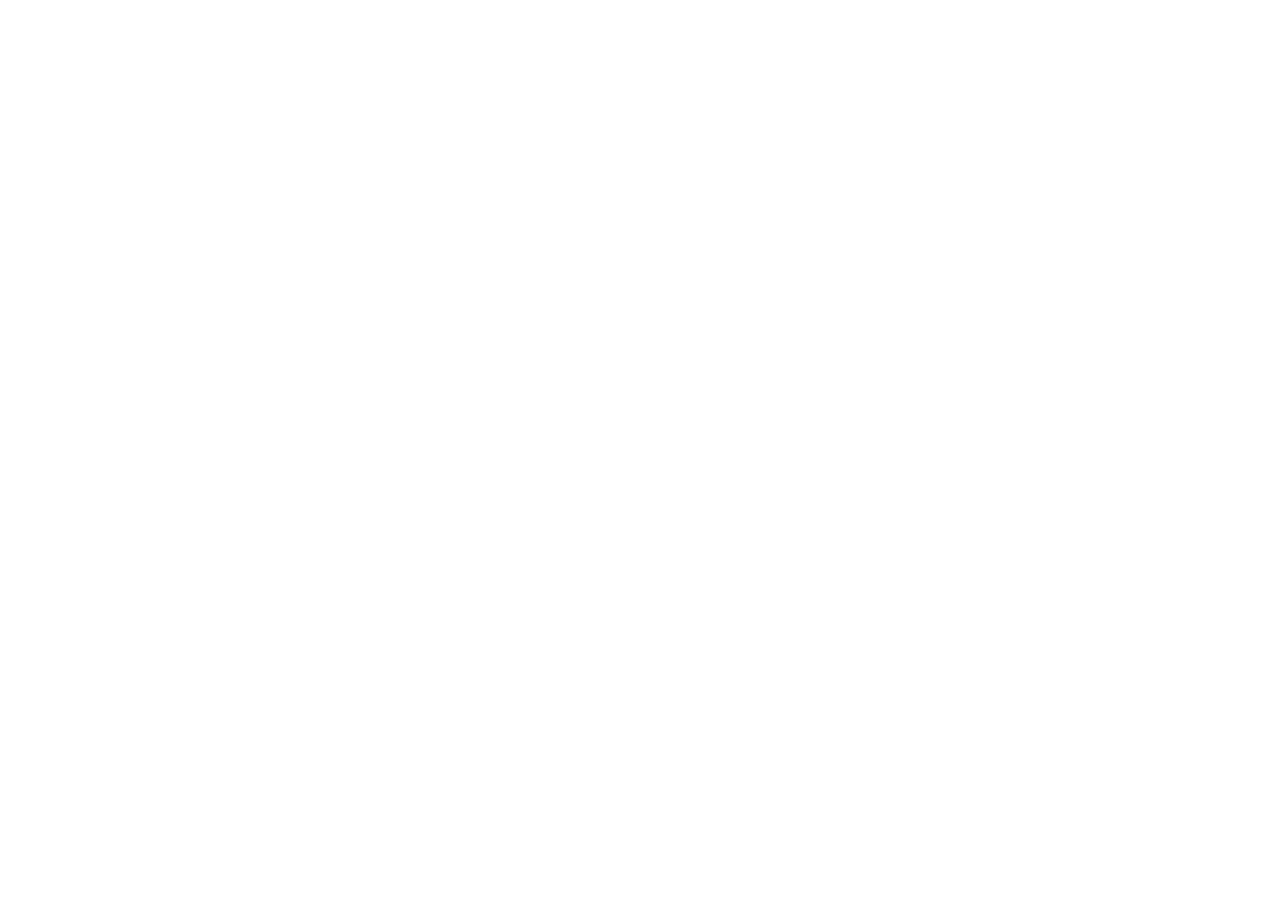
==== index.html @ d91eb9c9 "Add files via upload" ====
<!DOCTYPE html>
<html lang="">
  <head>
    <meta charset="UTF-8">
    <link rel="icon" href="./images/PiR.ico">
    <meta name="viewport" content="width=device-width, initial-scale=1.0">
    <title>Pierre Mouriès</title>
    <script type="module" crossorigin src="./assets/index-DwOJEplE.js"></script>
    <link rel="stylesheet" crossorigin href="./assets/index-OrI1pHGz.css">
  </head>
  <body>
    <div id="app"></div>
  </body>
</html>
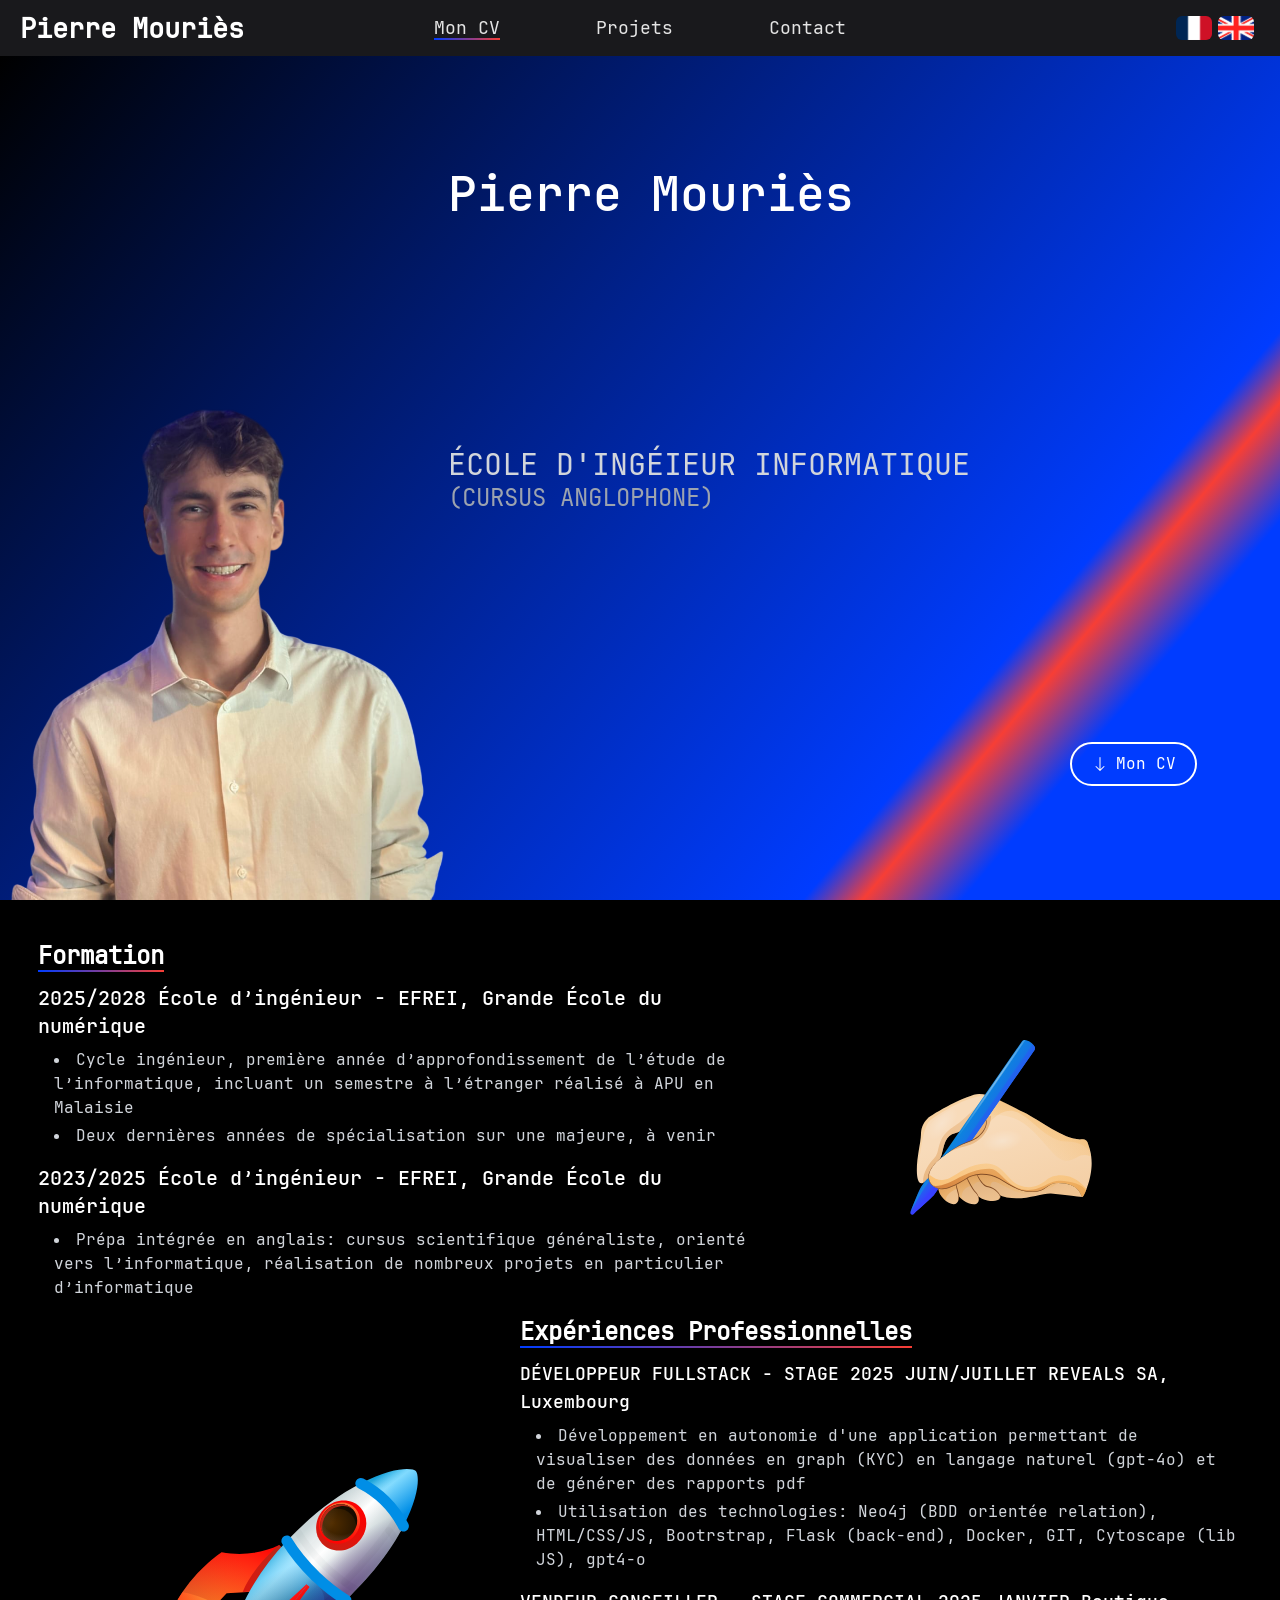
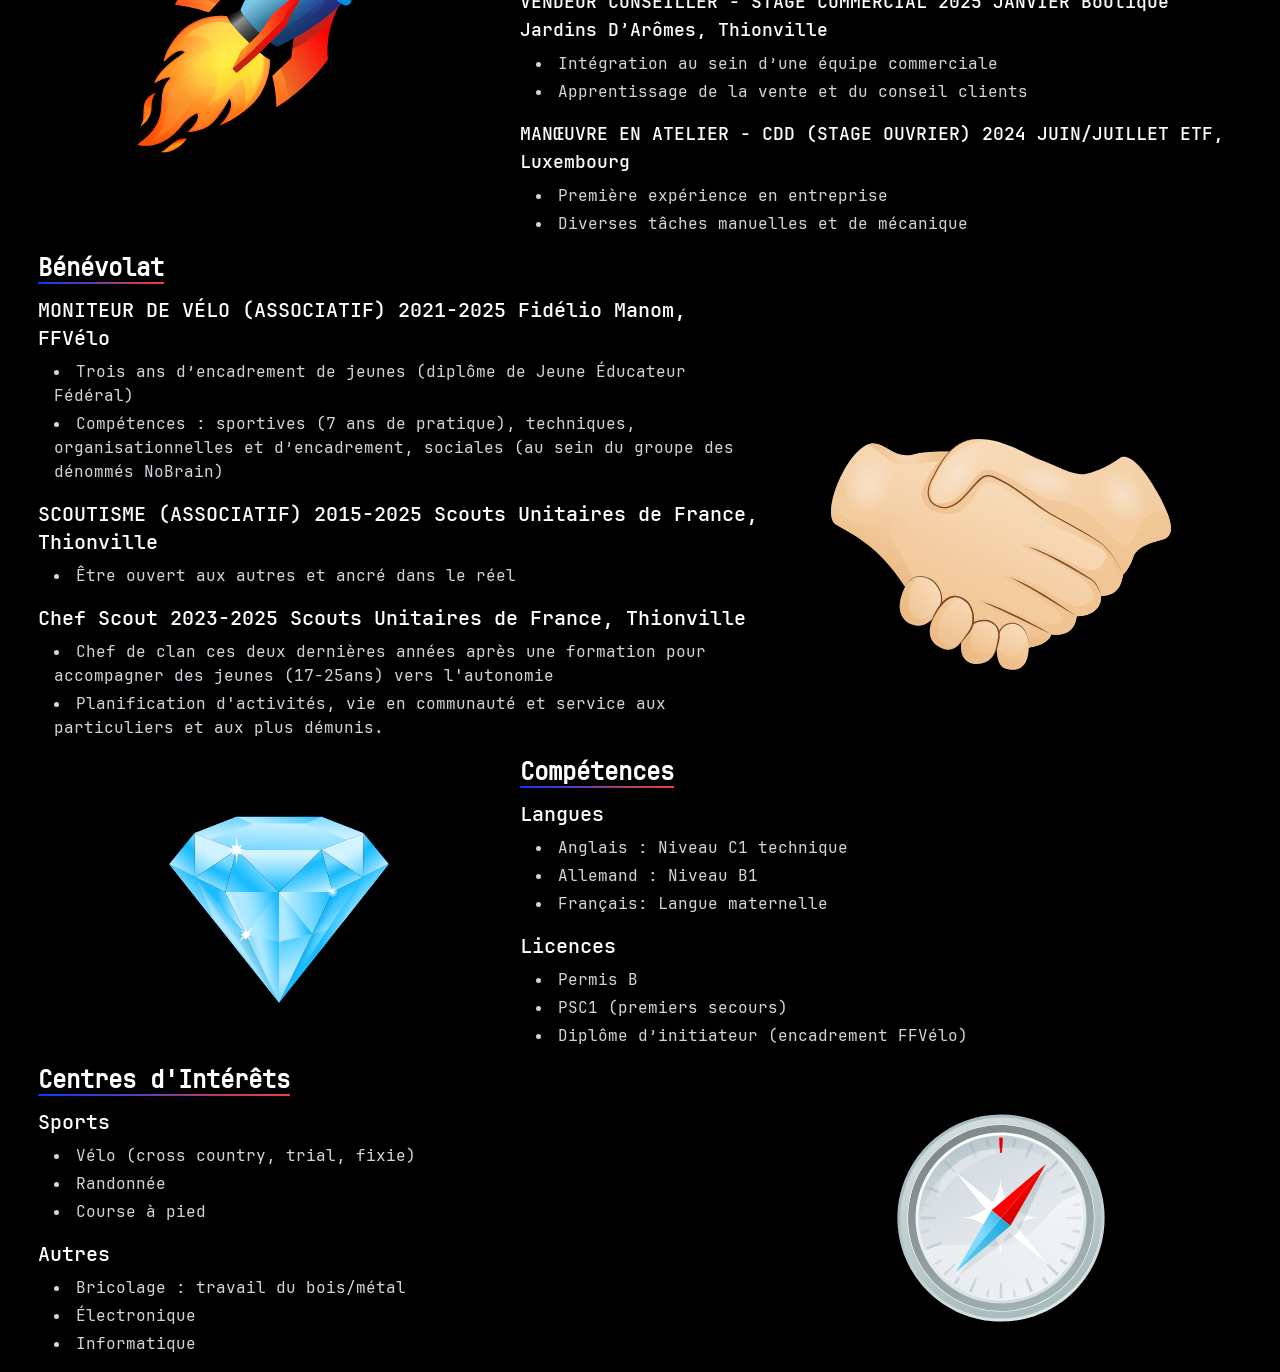
==== commit 901d7399: "build update" ====
--- a/index.html
+++ b/index.html
@@ -5,8 +5,8 @@
     <link rel="icon" href="./images/PiR.ico">
     <meta name="viewport" content="width=device-width, initial-scale=1.0">
     <title>Pierre Mouriès</title>
-    <script type="module" crossorigin src="./assets/index-DwOJEplE.js"></script>
-    <link rel="stylesheet" crossorigin href="./assets/index-OrI1pHGz.css">
+    <script type="module" crossorigin src="./assets/index-C146FZV4.js"></script>
+    <link rel="stylesheet" crossorigin href="./assets/index-CxUbdOUs.css">
   </head>
   <body>
     <div id="app"></div>
--- a/assets/index-CxUbdOUs.css
+++ b/assets/index-CxUbdOUs.css
@@ -0,0 +1 @@
+*,:before,:after,::backdrop{--tw-border-spacing-x:0;--tw-border-spacing-y:0;--tw-translate-x:0;--tw-translate-y:0;--tw-rotate:0;--tw-skew-x:0;--tw-skew-y:0;--tw-scale-x:1;--tw-scale-y:1;--tw-pan-x: ;--tw-pan-y: ;--tw-pinch-zoom: ;--tw-scroll-snap-strictness:proximity;--tw-gradient-from-position: ;--tw-gradient-via-position: ;--tw-gradient-to-position: ;--tw-ordinal: ;--tw-slashed-zero: ;--tw-numeric-figure: ;--tw-numeric-spacing: ;--tw-numeric-fraction: ;--tw-ring-inset: ;--tw-ring-offset-width:0px;--tw-ring-offset-color:#fff;--tw-ring-color:#3b82f680;--tw-ring-offset-shadow:0 0 #0000;--tw-ring-shadow:0 0 #0000;--tw-shadow:0 0 #0000;--tw-shadow-colored:0 0 #0000;--tw-blur: ;--tw-brightness: ;--tw-contrast: ;--tw-grayscale: ;--tw-hue-rotate: ;--tw-invert: ;--tw-saturate: ;--tw-sepia: ;--tw-drop-shadow: ;--tw-backdrop-blur: ;--tw-backdrop-brightness: ;--tw-backdrop-contrast: ;--tw-backdrop-grayscale: ;--tw-backdrop-hue-rotate: ;--tw-backdrop-invert: ;--tw-backdrop-opacity: ;--tw-backdrop-saturate: ;--tw-backdrop-sepia: ;--tw-contain-size: ;--tw-contain-layout: ;--tw-contain-paint: ;--tw-contain-style: }*,:before,:after{box-sizing:border-box;border:0 solid #e5e7eb}:before,:after{--tw-content:""}html,:host{-webkit-text-size-adjust:100%;tab-size:4;font-feature-settings:normal;font-variation-settings:normal;-webkit-tap-highlight-color:transparent;font-family:JetBrainsMono-Regular,sans-serif;line-height:1.5}body{line-height:inherit;margin:0}hr{height:0;color:inherit;border-top-width:1px}abbr:where([title]){-webkit-text-decoration:underline dotted;text-decoration:underline dotted}h1,h2,h3,h4,h5,h6{font-size:inherit;font-weight:inherit}a{color:inherit;-webkit-text-decoration:inherit;text-decoration:inherit}b,strong{font-weight:bolder}code,kbd,samp,pre{font-feature-settings:normal;font-variation-settings:normal;font-family:JetBrainsMono-Regular,monospace;font-size:1em}small{font-size:80%}sub,sup{vertical-align:baseline;font-size:75%;line-height:0;position:relative}sub{bottom:-.25em}sup{top:-.5em}table{text-indent:0;border-color:inherit;border-collapse:collapse}button,input,optgroup,select,textarea{font-feature-settings:inherit;font-variation-settings:inherit;font-family:inherit;font-size:100%;font-weight:inherit;line-height:inherit;letter-spacing:inherit;color:inherit;margin:0;padding:0}button,select{text-transform:none}button,input:where([type=button]),input:where([type=reset]),input:where([type=submit]){-webkit-appearance:button;background-color:#0000;background-image:none}:-moz-focusring{outline:auto}:-moz-ui-invalid{box-shadow:none}progress{vertical-align:baseline}::-webkit-inner-spin-button{height:auto}::-webkit-outer-spin-button{height:auto}[type=search]{-webkit-appearance:textfield;outline-offset:-2px}::-webkit-search-decoration{-webkit-appearance:none}::-webkit-file-upload-button{-webkit-appearance:button;font:inherit}summary{display:list-item}blockquote,dl,dd,h1,h2,h3,h4,h5,h6,hr,figure,p,pre{margin:0}fieldset{margin:0;padding:0}legend{padding:0}ol,ul,menu{margin:0;padding:0;list-style:none}dialog{padding:0}textarea{resize:vertical}input::-moz-placeholder{opacity:1;color:#9ca3af}textarea::-moz-placeholder{opacity:1;color:#9ca3af}input::placeholder,textarea::placeholder{opacity:1;color:#9ca3af}button,[role=button]{cursor:pointer}:disabled{cursor:default}img,svg,video,canvas,audio,iframe,embed,object{vertical-align:middle;display:block}img,video{max-width:100%;height:auto}[hidden]:where(:not([hidden=until-found])){display:none}body{--tw-bg-opacity:1;background-color:rgb(0 0 0/var(--tw-bg-opacity,1));--tw-text-opacity:1;color:rgb(255 255 255/var(--tw-text-opacity,1));font-family:JetBrainsMono-Regular,sans-serif}.visible{visibility:visible}.fixed{position:fixed}.absolute{position:absolute}.relative{position:relative}.sticky{position:sticky}.inset-0{inset:0}.bottom-0\.5{bottom:.125rem}.bottom-6{bottom:1.5rem}.left-0{left:0}.right-0{right:0}.right-4{right:1rem}.top-0{top:0}.top-4{top:1rem}.z-10{z-index:10}.z-20{z-index:20}.z-50{z-index:50}.m-0{margin:0}.mx-4{margin-left:1rem;margin-right:1rem}.mx-auto{margin-left:auto;margin-right:auto}.my-8{margin-top:2rem;margin-bottom:2rem}.mb-16{margin-bottom:4rem}.mb-3{margin-bottom:.75rem}.mb-4{margin-bottom:1rem}.mb-6{margin-bottom:1.5rem}.mb-8{margin-bottom:2rem}.mb-9{margin-bottom:2.25rem}.ml-8{margin-left:2rem}.mr-1\.5{margin-right:.375rem}.mr-\[10\%\]{margin-right:10%}.mt-1{margin-top:.25rem}.mt-10{margin-top:2.5rem}.mt-2{margin-top:.5rem}.mt-4{margin-top:1rem}.box-border{box-sizing:border-box}.block{display:block}.flex{display:flex}.grid{display:grid}.hidden{display:none}.h-14{height:3.5rem}.h-16{height:4rem}.h-5{height:1.25rem}.h-6{height:1.5rem}.h-\[2px\]{height:2px}.h-\[350px\]{height:350px}.h-auto{height:auto}.h-full{height:100%}.max-h-\[300px\]{max-height:300px}.max-h-\[42vh\]{max-height:42vh}.max-h-\[90vh\]{max-height:90vh}.min-h-0{min-height:0}.min-h-\[160px\]{min-height:160px}.min-h-\[calc\(100vh-6rem\)\]{min-height:calc(100vh - 6rem)}.min-h-full{min-height:100%}.min-h-screen{min-height:100vh}.w-1\/3{width:33.3333%}.w-16{width:4rem}.w-8{width:2rem}.w-9{width:2.25rem}.w-\[35\%\]{width:35%}.w-\[60\%\]{width:60%}.w-\[65\%\]{width:65%}.w-\[clamp\(60px\,12\%\,120px\)\]{width:clamp(60px,12%,120px)}.w-fit{width:fit-content}.w-full{width:100%}.max-w-2xl{max-width:42rem}.max-w-\[1000px\]{max-width:1000px}.max-w-\[500px\]{max-width:500px}.max-w-\[720px\]{max-width:720px}.max-w-\[min\(900px\,calc\(100\%-2rem\)\)\]{max-width:min(900px,100% - 2rem)}.flex-1{flex:1}.transform{transform:translate(var(--tw-translate-x), var(--tw-translate-y)) rotate(var(--tw-rotate)) skewX(var(--tw-skew-x)) skewY(var(--tw-skew-y)) scaleX(var(--tw-scale-x)) scaleY(var(--tw-scale-y))}.cursor-pointer{cursor:pointer}.resize-y{resize:vertical}.list-inside{list-style-position:inside}.list-disc{list-style-type:disc}.grid-cols-1{grid-template-columns:repeat(1,minmax(0,1fr))}.flex-row{flex-direction:row}.flex-row-reverse{flex-direction:row-reverse}.flex-col{flex-direction:column}.flex-wrap{flex-wrap:wrap}.items-center{align-items:center}.justify-end{justify-content:flex-end}.justify-center{justify-content:center}.justify-between{justify-content:space-between}.justify-around{justify-content:space-around}.gap-1{gap:.25rem}.gap-2{gap:.5rem}.gap-2\.5{gap:.625rem}.gap-4{gap:1rem}.gap-8{gap:2rem}.space-y-1>:not([hidden])~:not([hidden]){--tw-space-y-reverse:0;margin-top:calc(.25rem * calc(1 - var(--tw-space-y-reverse)));margin-bottom:calc(.25rem * var(--tw-space-y-reverse))}.self-end{align-self:flex-end}.overflow-auto{overflow:auto}.overflow-hidden{overflow:hidden}.rounded{border-radius:.25rem}.rounded-3xl{border-radius:1.5rem}.rounded-\[60px\]{border-radius:60px}.rounded-full{border-radius:9999px}.rounded-lg{border-radius:.5rem}.rounded-md{border-radius:.375rem}.rounded-xl{border-radius:.75rem}.rounded-bl-lg{border-bottom-left-radius:.5rem}.rounded-tr-lg{border-top-right-radius:.5rem}.border{border-width:1px}.border-0{border-width:0}.border-2{border-width:2px}.border-t{border-top-width:1px}.border-none{border-style:none}.border-gray-600{--tw-border-opacity:1;border-color:rgb(75 85 99/var(--tw-border-opacity,1))}.border-transparent{border-color:#0000}.border-white{--tw-border-opacity:1;border-color:rgb(255 255 255/var(--tw-border-opacity,1))}.border-white\/20{border-color:#fff3}.bg-\[\#19191c\]{--tw-bg-opacity:1;background-color:rgb(25 25 28/var(--tw-bg-opacity,1))}.bg-\[\#2d2d44\]{--tw-bg-opacity:1;background-color:rgb(45 45 68/var(--tw-bg-opacity,1))}.bg-\[oklch\(0\.1_0_264\)\]{background-color:oklch(10% 0 264)}.bg-\[oklch\(0\.2_0_264\)\]{background-color:oklch(20% 0 264)}.bg-\[oklch\(0\.3_0_264\)\]{background-color:oklch(30% 0 264)}.bg-black{--tw-bg-opacity:1;background-color:rgb(0 0 0/var(--tw-bg-opacity,1))}.bg-black\/20{background-color:#0003}.bg-black\/30{background-color:#0000004d}.bg-transparent{background-color:#0000}.bg-white{--tw-bg-opacity:1;background-color:rgb(255 255 255/var(--tw-bg-opacity,1))}.bg-\[url\(\'\/images\/Flag_of_France\.webp\'\)\]{background-image:url(../images/Flag_of_France.webp)}.bg-\[url\(\'\/images\/illustration-uk-flag_53876-18166\.jpg\'\)\]{background-image:url(../images/illustration-uk-flag_53876-18166.jpg)}.bg-\[url\(\/images\/Flag_of_France\.webp\)\]{background-image:url(../images/Flag_of_France.webp)}.bg-\[url\(\/images\/illustration-uk-flag_53876-18166\.jpg\)\]{background-image:url(../images/illustration-uk-flag_53876-18166.jpg)}.bg-gradient-to-r{background-image:linear-gradient(to right, var(--tw-gradient-stops))}.from-\[var\(--primary-color\)\]{--tw-gradient-from:var(--primary-color) var(--tw-gradient-from-position);--tw-gradient-to:#fff0 var(--tw-gradient-to-position);--tw-gradient-stops:var(--tw-gradient-from), var(--tw-gradient-to)}.to-\[var\(--secondary-color\)\]{--tw-gradient-to:var(--secondary-color) var(--tw-gradient-to-position)}.bg-cover{background-size:cover}.bg-center{background-position:50%}.bg-no-repeat{background-repeat:no-repeat}.object-contain{-o-object-fit:contain;object-fit:contain}.p-0{padding:0}.p-0\.5{padding:.125rem}.p-1{padding:.25rem}.p-2{padding:.5rem}.p-4{padding:1rem}.p-8{padding:2rem}.p-\[3\%_6\%\]{padding:3% 6%}.px-1{padding-left:.25rem;padding-right:.25rem}.px-1\.5{padding-left:.375rem;padding-right:.375rem}.px-2{padding-left:.5rem;padding-right:.5rem}.px-3{padding-left:.75rem;padding-right:.75rem}.px-4{padding-left:1rem;padding-right:1rem}.px-8{padding-left:2rem;padding-right:2rem}.px-\[1\.2rem\]{padding-left:1.2rem;padding-right:1.2rem}.px-\[3\%\]{padding-left:3%;padding-right:3%}.py-1{padding-top:.25rem;padding-bottom:.25rem}.py-2{padding-top:.5rem;padding-bottom:.5rem}.py-3{padding-top:.75rem;padding-bottom:.75rem}.py-4{padding-top:1rem;padding-bottom:1rem}.py-8{padding-top:2rem;padding-bottom:2rem}.py-\[0\.5rem\]{padding-top:.5rem;padding-bottom:.5rem}.pb-3{padding-bottom:.75rem}.pl-4{padding-left:1rem}.pr-4{padding-right:1rem}.pr-9{padding-right:2.25rem}.pt-2{padding-top:.5rem}.pt-3{padding-top:.75rem}.text-center{text-align:center}.font-semiBold{font-family:JetBrainsMono-SemiBold,sans-serif}.text-2xl{font-size:1.5rem;line-height:2rem}.text-3xl{font-size:1.875rem;line-height:2.25rem}.text-4xl{font-size:2.25rem;line-height:2.5rem}.text-5xl{font-size:3rem;line-height:1}.text-base{font-size:1rem;line-height:1.5rem}.text-lg{font-size:1.125rem;line-height:1.75rem}.text-sm{font-size:.875rem;line-height:1.25rem}.text-xl{font-size:1.25rem;line-height:1.75rem}.text-xs{font-size:.75rem;line-height:1rem}.font-bold{font-weight:700}.font-medium{font-weight:500}.text-\[\#e4e4e4\]{--tw-text-opacity:1;color:rgb(228 228 228/var(--tw-text-opacity,1))}.text-gray-300{--tw-text-opacity:1;color:rgb(209 213 219/var(--tw-text-opacity,1))}.text-gray-400{--tw-text-opacity:1;color:rgb(156 163 175/var(--tw-text-opacity,1))}.text-white{--tw-text-opacity:1;color:rgb(255 255 255/var(--tw-text-opacity,1))}.underline{text-decoration-line:underline}.placeholder-gray-400::placeholder{--tw-placeholder-opacity:1;color:rgb(156 163 175/var(--tw-placeholder-opacity,1))}.shadow-lg{--tw-shadow:0 10px 15px -3px #0000001a, 0 4px 6px -4px #0000001a;--tw-shadow-colored:0 10px 15px -3px var(--tw-shadow-color), 0 4px 6px -4px var(--tw-shadow-color);box-shadow:var(--tw-ring-offset-shadow,0 0 #0000), var(--tw-ring-shadow,0 0 #0000), var(--tw-shadow)}.shadow-black\/30{--tw-shadow-color:#0000004d;--tw-shadow:var(--tw-shadow-colored)}.blur{--tw-blur:blur(8px);filter:var(--tw-blur) var(--tw-brightness) var(--tw-contrast) var(--tw-grayscale) var(--tw-hue-rotate) var(--tw-invert) var(--tw-saturate) var(--tw-sepia) var(--tw-drop-shadow)}.backdrop-blur-sm{--tw-backdrop-blur:blur(4px);-webkit-backdrop-filter:var(--tw-backdrop-blur) var(--tw-backdrop-brightness) var(--tw-backdrop-contrast) var(--tw-backdrop-grayscale) var(--tw-backdrop-hue-rotate) var(--tw-backdrop-invert) var(--tw-backdrop-opacity) var(--tw-backdrop-saturate) var(--tw-backdrop-sepia);backdrop-filter:var(--tw-backdrop-blur) var(--tw-backdrop-brightness) var(--tw-backdrop-contrast) var(--tw-backdrop-grayscale) var(--tw-backdrop-hue-rotate) var(--tw-backdrop-invert) var(--tw-backdrop-opacity) var(--tw-backdrop-saturate) var(--tw-backdrop-sepia)}.backdrop-filter{-webkit-backdrop-filter:var(--tw-backdrop-blur) var(--tw-backdrop-brightness) var(--tw-backdrop-contrast) var(--tw-backdrop-grayscale) var(--tw-backdrop-hue-rotate) var(--tw-backdrop-invert) var(--tw-backdrop-opacity) var(--tw-backdrop-saturate) var(--tw-backdrop-sepia);backdrop-filter:var(--tw-backdrop-blur) var(--tw-backdrop-brightness) var(--tw-backdrop-contrast) var(--tw-backdrop-grayscale) var(--tw-backdrop-hue-rotate) var(--tw-backdrop-invert) var(--tw-backdrop-opacity) var(--tw-backdrop-saturate) var(--tw-backdrop-sepia)}.transition{transition-property:color,background-color,border-color,text-decoration-color,fill,stroke,opacity,box-shadow,transform,filter,-webkit-backdrop-filter,backdrop-filter;transition-duration:.15s;transition-timing-function:cubic-bezier(.4,0,.2,1)}.transition-all{transition-property:all;transition-duration:.15s;transition-timing-function:cubic-bezier(.4,0,.2,1)}.duration-150{transition-duration:.15s}.duration-200{transition-duration:.2s}.font-semiBold{font-family:JetBrainsMono-SemiBold,sans-serif;font-weight:600}@font-face{font-family:JetBrainsMono-Regular;src:url(../fonts/JetBrainsMono-Regular.woff2)format("woff2")}@font-face{font-family:JetBrainsMono-SemiBold;src:url(../fonts/JetBrainsMono-SemiBold.woff2)format("woff2")}.hover\:translate-y-\[1px\]:hover{--tw-translate-y:1px;transform:translate(var(--tw-translate-x), var(--tw-translate-y)) rotate(var(--tw-rotate)) skewX(var(--tw-skew-x)) skewY(var(--tw-skew-y)) scaleX(var(--tw-scale-x)) scaleY(var(--tw-scale-y))}.hover\:bg-white:hover{--tw-bg-opacity:1;background-color:rgb(255 255 255/var(--tw-bg-opacity,1))}.hover\:bg-gradient-to-r:hover{background-image:linear-gradient(to right, var(--tw-gradient-stops))}.hover\:from-\[\#12b0d6\]:hover{--tw-gradient-from:#12b0d6 var(--tw-gradient-from-position);--tw-gradient-to:#12b0d600 var(--tw-gradient-to-position);--tw-gradient-stops:var(--tw-gradient-from), var(--tw-gradient-to)}.hover\:from-purple-600:hover{--tw-gradient-from:#9333ea var(--tw-gradient-from-position);--tw-gradient-to:#9333ea00 var(--tw-gradient-to-position);--tw-gradient-stops:var(--tw-gradient-from), var(--tw-gradient-to)}.hover\:to-\[\#f9fd53\]:hover{--tw-gradient-to:#f9fd53 var(--tw-gradient-to-position)}.hover\:to-purple-800:hover{--tw-gradient-to:#6b21a8 var(--tw-gradient-to-position)}.hover\:font-semiBold:hover{font-family:JetBrainsMono-SemiBold,sans-serif}.hover\:text-black:hover{--tw-text-opacity:1;color:rgb(0 0 0/var(--tw-text-opacity,1))}.hover\:text-gray-300:hover{--tw-text-opacity:1;color:rgb(209 213 219/var(--tw-text-opacity,1))}.hover\:text-white:hover{--tw-text-opacity:1;color:rgb(255 255 255/var(--tw-text-opacity,1))}.hover\:shadow-inner:hover{--tw-shadow:inset 0 2px 4px 0 #0000000d;--tw-shadow-colored:inset 0 2px 4px 0 var(--tw-shadow-color);box-shadow:var(--tw-ring-offset-shadow,0 0 #0000), var(--tw-ring-shadow,0 0 #0000), var(--tw-shadow)}.hover\:shadow-black\/20:hover{--tw-shadow-color:#0003;--tw-shadow:var(--tw-shadow-colored)}.hover\:font-semiBold:hover{font-family:JetBrainsMono-SemiBold,sans-serif;font-weight:600}.focus\:border-\[\#9900f2\]:focus{--tw-border-opacity:1;border-color:rgb(153 0 242/var(--tw-border-opacity,1))}.focus\:outline-none:focus{outline-offset:2px;outline:2px solid #0000}@media (width>=640px){.sm\:w-auto{width:auto}}@media (width>=768px){.md\:col-span-2{grid-column:span 2/span 2}.md\:my-16{margin-top:4rem;margin-bottom:4rem}.md\:flex{display:flex}.md\:hidden{display:none}.md\:w-\[20\%\]{width:20%}.md\:justify-end{justify-content:flex-end}.md\:px-0{padding-left:0;padding-right:0}.md\:pl-5{padding-left:1.25rem}.md\:pr-5{padding-right:1.25rem}.md\:text-\[27px\]{font-size:27px}.md\:text-lg{font-size:1.125rem;line-height:1.75rem}}@media (width>=1024px){.lg\:gap-24{gap:6rem}}main[data-v-b11f085e]{min-height:calc(100vh - 6rem)}.button-style[data-v-7a49d5a5]{color:#fff;cursor:pointer;text-align:center;background-color:#0000;background-clip:padding-box;border:2px solid #fff;margin:0;transition:all .2s}.button-style[data-v-7a49d5a5]:hover{background:linear-gradient(120deg, var(--primary-color), var(--secondary-color));color:#fff;border:0;margin-left:2px}[data-v-1a6e5aab]:root{--primary-color:#003cff;--secondary-color:#f73e35}.gradient-underline[data-v-1a6e5aab]{width:fit-content;position:relative}.gradient-underline[data-v-1a6e5aab]:after{content:"";background:linear-gradient(to right, var(--primary-color), var(--secondary-color));width:100%;height:2px;position:absolute;bottom:0;left:0}h2[data-v-1a6e5aab]{width:fit-content}.technology[data-v-07fc144c]{color:#fff;border-radius:.3rem;padding:0 2px;line-height:1.5}.cypher[data-v-07fc144c]{color:#23260d;background-color:#d0d98c}.docker[data-v-07fc144c]{color:#1b0d26;background-color:#b88cd9}.python[data-v-07fc144c]{color:#0d2621;background-color:#8cd9c8}.js[data-v-07fc144c]{color:#24260d;background-color:#d2d98c}.html[data-v-07fc144c]{color:#26130d;background-color:#d99e8c}.css[data-v-07fc144c]{color:#0d1426;background-color:#8ca3d9}.sql[data-v-07fc144c]{color:#0d260e;background-color:#8cd991}.c[data-v-07fc144c]{color:#26150d;background-color:#d9a68c}.looping[data-v-07fc144c]{color:#200d26;background-color:#c68cd9}.jinja2[data-v-07fc144c]{color:#0d1e26;background-color:#8cbfd9}.shadow-l[data-v-07fc144c]{box-shadow:inset 0 1px 2px #ffffff70,0 4px 6px #00000030,0 6px 10px #00000015}.button[data-v-07fc144c]:hover{background:linear-gradient(120deg, var(--primary-color), var(--secondary-color));color:#fff;border:0;margin-left:2px}.modal[data-v-07fc144c]{-webkit-backdrop-filter:blur(8px);backdrop-filter:blur(8px)}@media (width<=600px){.title-techno-container[data-v-07fc144c]{flex-direction:column;gap:0}.title-techno-container h1[data-v-07fc144c]{align-self:flex-start}.technologies-container[data-v-07fc144c]{width:100%}}@media (width<=768px){.modal-overlay[data-v-07fc144c]{padding:1rem}.image-container .left-switch[data-v-07fc144c],.image-container .right-switch[data-v-07fc144c]{z-index:2;-webkit-backdrop-filter:blur(2px);backdrop-filter:blur(2px);background:#00000059;border:1px solid #fff3;padding:.4rem .6rem;line-height:1;position:absolute;top:50%;transform:translateY(-50%)}.image-container .left-switch[data-v-07fc144c]{left:.5rem}.image-container .right-switch[data-v-07fc144c]{right:.5rem}.showed-image[data-v-07fc144c]{max-height:30vh;display:block}.image-gallery img[data-v-07fc144c]{width:clamp(48px,18%,96px)}}.gradient-underline[data-v-92f74cbf]{width:fit-content;position:relative}.gradient-underline[data-v-92f74cbf]:after{content:"";background:linear-gradient(to right, var(--primary-color), var(--secondary-color));width:100%;height:2px;position:absolute;bottom:-4px;left:0}.box[data-v-92f74cbf]{transition:box-shadow .15s,transform .15s}.box[data-v-92f74cbf]:hover{color:var(--v2090ed59);transform:translateY(1px);box-shadow:inset 0 8px 16px #00000040,inset 0 -2px #ffffff20}@media (width>=640px){.form-grid[data-v-92f74cbf]{grid-template-columns:repeat(2,1fr)}.input-object[data-v-92f74cbf]{grid-column:span 2}}@media (width>=1024px){.form-grid[data-v-92f74cbf]{grid-template-columns:repeat(3,1fr)}.input-object[data-v-92f74cbf]{grid-column:span 3}}
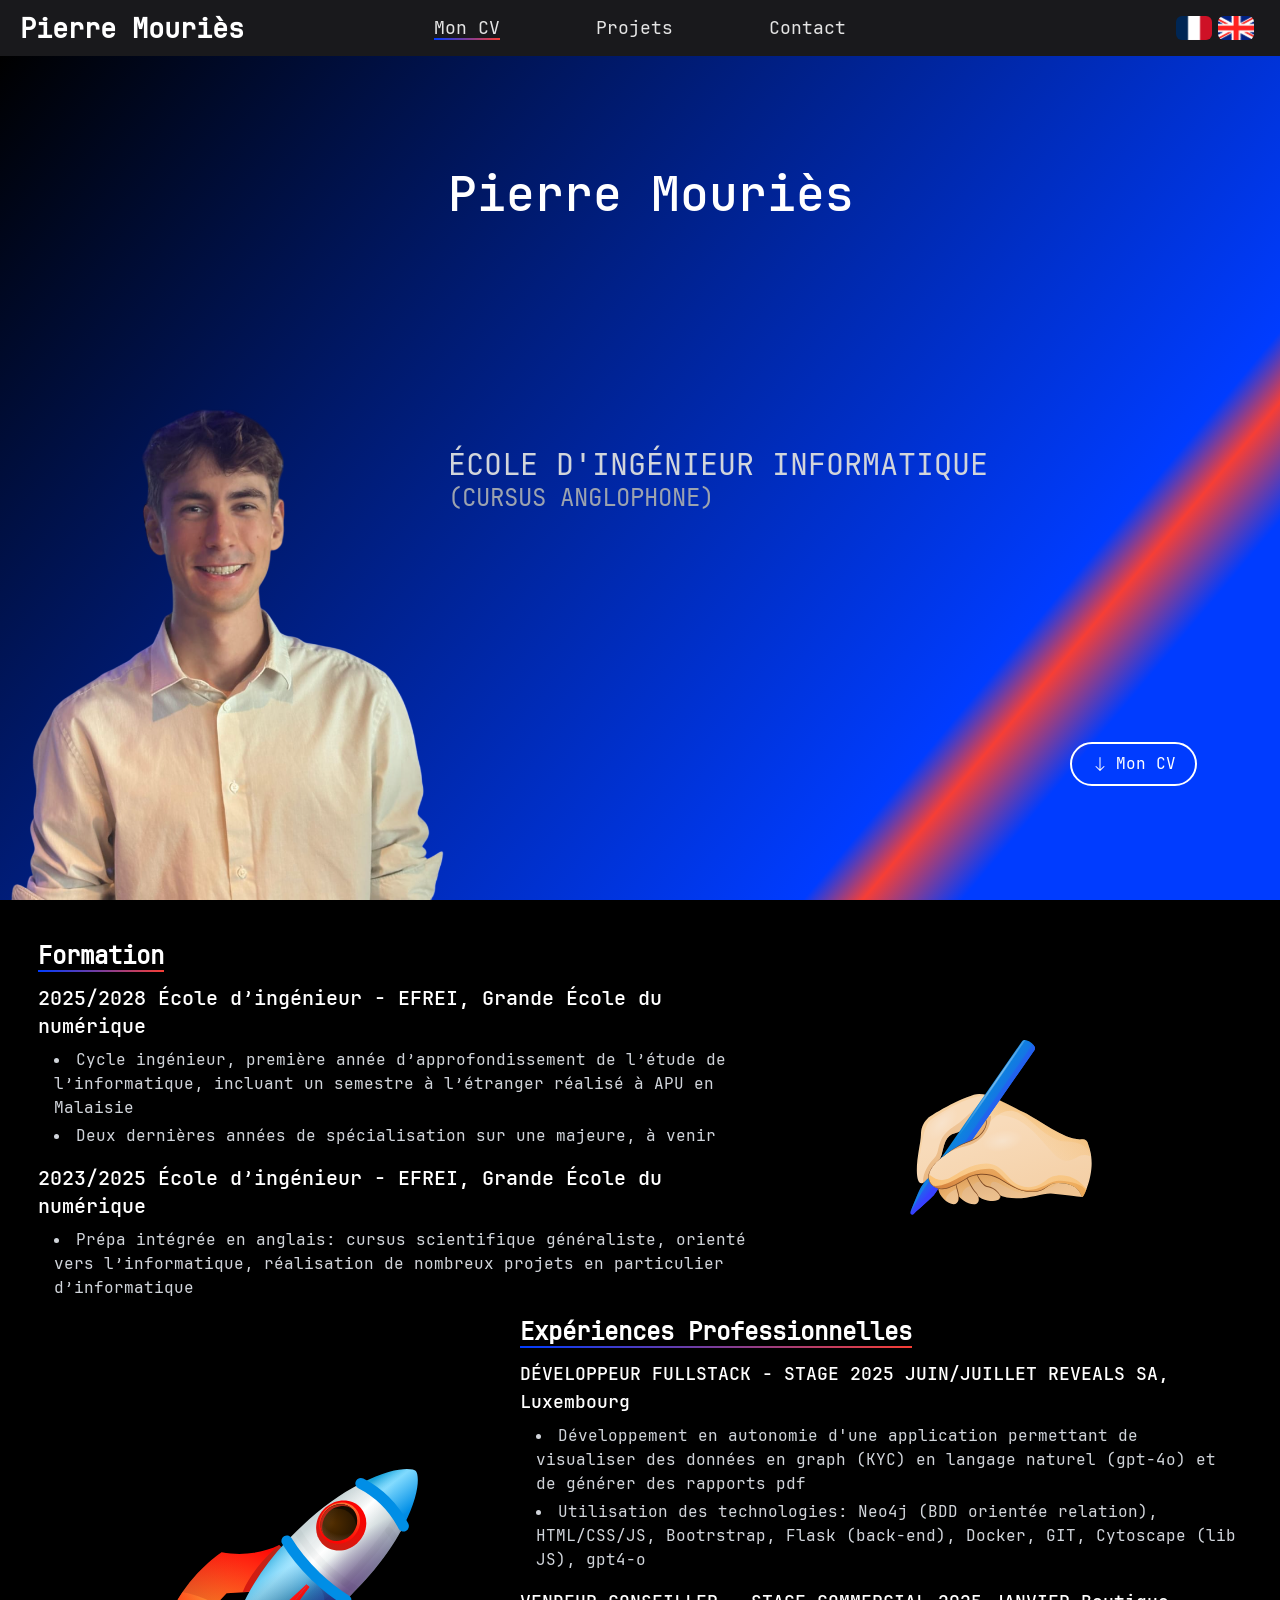
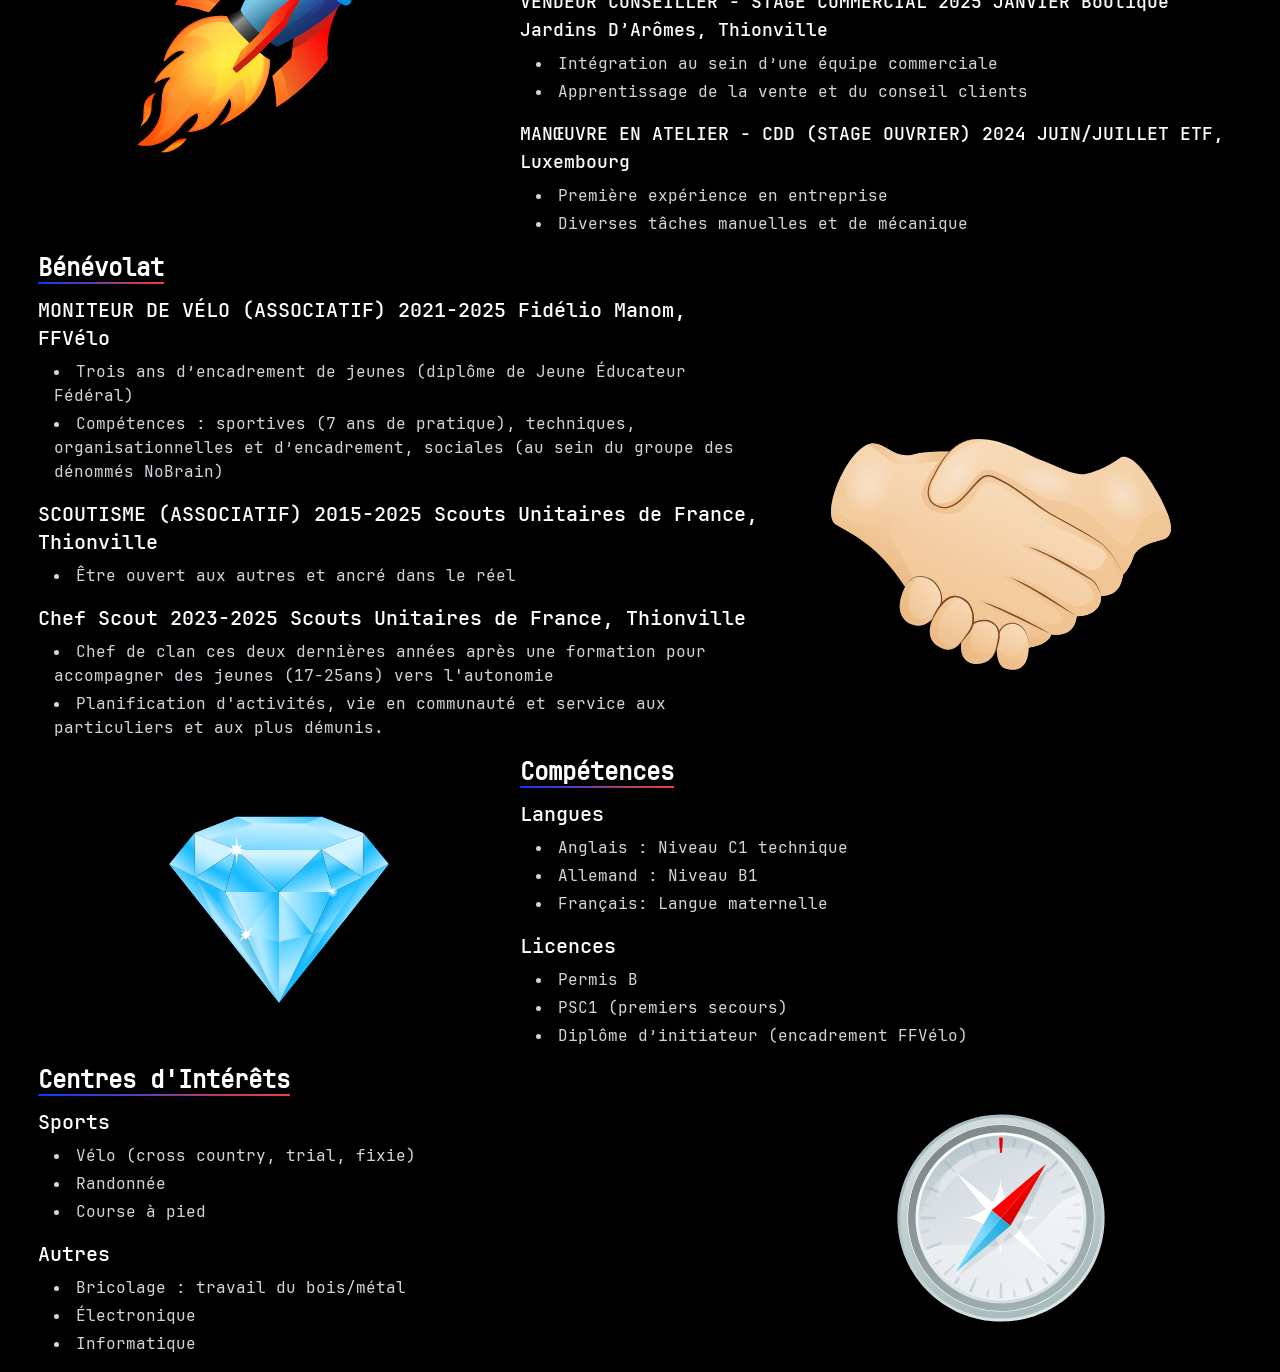
==== commit 49a0fb1c: "build update, change in text, fixes, operating emails" ====
--- a/index.html
+++ b/index.html
@@ -5,8 +5,8 @@
     <link rel="icon" href="./images/PiR.ico">
     <meta name="viewport" content="width=device-width, initial-scale=1.0">
     <title>Pierre Mouriès</title>
-    <script type="module" crossorigin src="./assets/index-C146FZV4.js"></script>
-    <link rel="stylesheet" crossorigin href="./assets/index-CxUbdOUs.css">
+    <script type="module" crossorigin src="./assets/index-CsGaqYWl.js"></script>
+    <link rel="stylesheet" crossorigin href="./assets/index-lr9xcWWJ.css">
   </head>
   <body>
     <div id="app"></div>
--- a/assets/index-lr9xcWWJ.css
+++ b/assets/index-lr9xcWWJ.css
@@ -0,0 +1 @@
+*,:before,:after,::backdrop{--tw-border-spacing-x:0;--tw-border-spacing-y:0;--tw-translate-x:0;--tw-translate-y:0;--tw-rotate:0;--tw-skew-x:0;--tw-skew-y:0;--tw-scale-x:1;--tw-scale-y:1;--tw-pan-x: ;--tw-pan-y: ;--tw-pinch-zoom: ;--tw-scroll-snap-strictness:proximity;--tw-gradient-from-position: ;--tw-gradient-via-position: ;--tw-gradient-to-position: ;--tw-ordinal: ;--tw-slashed-zero: ;--tw-numeric-figure: ;--tw-numeric-spacing: ;--tw-numeric-fraction: ;--tw-ring-inset: ;--tw-ring-offset-width:0px;--tw-ring-offset-color:#fff;--tw-ring-color:#3b82f680;--tw-ring-offset-shadow:0 0 #0000;--tw-ring-shadow:0 0 #0000;--tw-shadow:0 0 #0000;--tw-shadow-colored:0 0 #0000;--tw-blur: ;--tw-brightness: ;--tw-contrast: ;--tw-grayscale: ;--tw-hue-rotate: ;--tw-invert: ;--tw-saturate: ;--tw-sepia: ;--tw-drop-shadow: ;--tw-backdrop-blur: ;--tw-backdrop-brightness: ;--tw-backdrop-contrast: ;--tw-backdrop-grayscale: ;--tw-backdrop-hue-rotate: ;--tw-backdrop-invert: ;--tw-backdrop-opacity: ;--tw-backdrop-saturate: ;--tw-backdrop-sepia: ;--tw-contain-size: ;--tw-contain-layout: ;--tw-contain-paint: ;--tw-contain-style: }*,:before,:after{box-sizing:border-box;border:0 solid #e5e7eb}:before,:after{--tw-content:""}html,:host{-webkit-text-size-adjust:100%;tab-size:4;font-feature-settings:normal;font-variation-settings:normal;-webkit-tap-highlight-color:transparent;font-family:JetBrainsMono-Regular,sans-serif;line-height:1.5}body{line-height:inherit;margin:0}hr{height:0;color:inherit;border-top-width:1px}abbr:where([title]){-webkit-text-decoration:underline dotted;text-decoration:underline dotted}h1,h2,h3,h4,h5,h6{font-size:inherit;font-weight:inherit}a{color:inherit;-webkit-text-decoration:inherit;text-decoration:inherit}b,strong{font-weight:bolder}code,kbd,samp,pre{font-feature-settings:normal;font-variation-settings:normal;font-family:JetBrainsMono-Regular,monospace;font-size:1em}small{font-size:80%}sub,sup{vertical-align:baseline;font-size:75%;line-height:0;position:relative}sub{bottom:-.25em}sup{top:-.5em}table{text-indent:0;border-color:inherit;border-collapse:collapse}button,input,optgroup,select,textarea{font-feature-settings:inherit;font-variation-settings:inherit;font-family:inherit;font-size:100%;font-weight:inherit;line-height:inherit;letter-spacing:inherit;color:inherit;margin:0;padding:0}button,select{text-transform:none}button,input:where([type=button]),input:where([type=reset]),input:where([type=submit]){-webkit-appearance:button;background-color:#0000;background-image:none}:-moz-focusring{outline:auto}:-moz-ui-invalid{box-shadow:none}progress{vertical-align:baseline}::-webkit-inner-spin-button{height:auto}::-webkit-outer-spin-button{height:auto}[type=search]{-webkit-appearance:textfield;outline-offset:-2px}::-webkit-search-decoration{-webkit-appearance:none}::-webkit-file-upload-button{-webkit-appearance:button;font:inherit}summary{display:list-item}blockquote,dl,dd,h1,h2,h3,h4,h5,h6,hr,figure,p,pre{margin:0}fieldset{margin:0;padding:0}legend{padding:0}ol,ul,menu{margin:0;padding:0;list-style:none}dialog{padding:0}textarea{resize:vertical}input::-moz-placeholder{opacity:1;color:#9ca3af}textarea::-moz-placeholder{opacity:1;color:#9ca3af}input::placeholder,textarea::placeholder{opacity:1;color:#9ca3af}button,[role=button]{cursor:pointer}:disabled{cursor:default}img,svg,video,canvas,audio,iframe,embed,object{vertical-align:middle;display:block}img,video{max-width:100%;height:auto}[hidden]:where(:not([hidden=until-found])){display:none}body{--tw-bg-opacity:1;background-color:rgb(0 0 0/var(--tw-bg-opacity,1));--tw-text-opacity:1;color:rgb(255 255 255/var(--tw-text-opacity,1));font-family:JetBrainsMono-Regular,sans-serif}.visible{visibility:visible}.fixed{position:fixed}.absolute{position:absolute}.relative{position:relative}.sticky{position:sticky}.inset-0{inset:0}.bottom-0\.5{bottom:.125rem}.bottom-10{bottom:2.5rem}.bottom-6{bottom:1.5rem}.left-0{left:0}.right-0{right:0}.right-10{right:2.5rem}.right-4{right:1rem}.top-0{top:0}.top-4{top:1rem}.z-10{z-index:10}.z-20{z-index:20}.z-50{z-index:50}.m-0{margin:0}.mx-4{margin-left:1rem;margin-right:1rem}.mx-auto{margin-left:auto;margin-right:auto}.my-4{margin-top:1rem;margin-bottom:1rem}.mb-0{margin-bottom:0}.mb-16{margin-bottom:4rem}.mb-2{margin-bottom:.5rem}.mb-3{margin-bottom:.75rem}.mb-4{margin-bottom:1rem}.mb-6{margin-bottom:1.5rem}.mb-8{margin-bottom:2rem}.mb-9{margin-bottom:2.25rem}.ml-8{margin-left:2rem}.mr-1\.5{margin-right:.375rem}.mr-\[10\%\]{margin-right:10%}.mt-1{margin-top:.25rem}.mt-10{margin-top:2.5rem}.mt-2{margin-top:.5rem}.mt-4{margin-top:1rem}.box-border{box-sizing:border-box}.block{display:block}.flex{display:flex}.grid{display:grid}.hidden{display:none}.h-14{height:3.5rem}.h-16{height:4rem}.h-5{height:1.25rem}.h-6{height:1.5rem}.h-\[2px\]{height:2px}.h-\[350px\]{height:350px}.h-auto{height:auto}.h-full{height:100%}.max-h-\[300px\]{max-height:300px}.max-h-\[42vh\]{max-height:42vh}.max-h-\[90vh\]{max-height:90vh}.min-h-0{min-height:0}.min-h-\[160px\]{min-height:160px}.min-h-\[433px\]{min-height:433px}.min-h-\[calc\(100vh-6rem\)\]{min-height:calc(100vh - 6rem)}.min-h-full{min-height:100%}.min-h-screen{min-height:100vh}.w-1\/3{width:33.3333%}.w-16{width:4rem}.w-8{width:2rem}.w-9{width:2.25rem}.w-\[35\%\]{width:35%}.w-\[60\%\]{width:60%}.w-\[65\%\]{width:65%}.w-\[clamp\(60px\,12\%\,120px\)\]{width:clamp(60px,12%,120px)}.w-fit{width:fit-content}.w-full{width:100%}.max-w-2xl{max-width:42rem}.max-w-\[1000px\]{max-width:1000px}.max-w-\[500px\]{max-width:500px}.max-w-\[720px\]{max-width:720px}.max-w-\[800px\]{max-width:800px}.max-w-\[min\(900px\,calc\(100\%-2rem\)\)\]{max-width:min(900px,100% - 2rem)}.flex-1{flex:1}.transform{transform:translate(var(--tw-translate-x), var(--tw-translate-y)) rotate(var(--tw-rotate)) skewX(var(--tw-skew-x)) skewY(var(--tw-skew-y)) scaleX(var(--tw-scale-x)) scaleY(var(--tw-scale-y))}.cursor-pointer{cursor:pointer}.resize-y{resize:vertical}.list-inside{list-style-position:inside}.list-disc{list-style-type:disc}.grid-cols-1{grid-template-columns:repeat(1,minmax(0,1fr))}.flex-row{flex-direction:row}.flex-row-reverse{flex-direction:row-reverse}.flex-col{flex-direction:column}.flex-wrap{flex-wrap:wrap}.items-center{align-items:center}.justify-end{justify-content:flex-end}.justify-center{justify-content:center}.justify-between{justify-content:space-between}.justify-around{justify-content:space-around}.gap-2{gap:.5rem}.gap-2\.5{gap:.625rem}.gap-4{gap:1rem}.gap-8{gap:2rem}.space-y-1>:not([hidden])~:not([hidden]){--tw-space-y-reverse:0;margin-top:calc(.25rem * calc(1 - var(--tw-space-y-reverse)));margin-bottom:calc(.25rem * var(--tw-space-y-reverse))}.self-end{align-self:flex-end}.overflow-auto{overflow:auto}.overflow-hidden{overflow:hidden}.text-nowrap{text-wrap:nowrap}.rounded{border-radius:.25rem}.rounded-3xl{border-radius:1.5rem}.rounded-\[60px\]{border-radius:60px}.rounded-full{border-radius:9999px}.rounded-lg{border-radius:.5rem}.rounded-md{border-radius:.375rem}.rounded-xl{border-radius:.75rem}.rounded-bl-lg{border-bottom-left-radius:.5rem}.rounded-tr-lg{border-top-right-radius:.5rem}.border{border-width:1px}.border-0{border-width:0}.border-2,.border-\[2px\]{border-width:2px}.border-t{border-top-width:1px}.border-none{border-style:none}.\!border-white\/20{border-color:#fff3!important}.border-gray-600{--tw-border-opacity:1;border-color:rgb(75 85 99/var(--tw-border-opacity,1))}.border-transparent{border-color:#0000}.border-white{--tw-border-opacity:1;border-color:rgb(255 255 255/var(--tw-border-opacity,1))}.border-white\/20{border-color:#fff3}.bg-\[\#19191c\]{--tw-bg-opacity:1;background-color:rgb(25 25 28/var(--tw-bg-opacity,1))}.bg-\[\#2d2d44\]{--tw-bg-opacity:1;background-color:rgb(45 45 68/var(--tw-bg-opacity,1))}.bg-\[oklch\(0\.1_0_264\)\]{background-color:oklch(10% 0 264)}.bg-\[oklch\(0\.2_0_264\)\]{background-color:oklch(20% 0 264)}.bg-\[oklch\(0\.3_0_264\)\]{background-color:oklch(30% 0 264)}.bg-black{--tw-bg-opacity:1;background-color:rgb(0 0 0/var(--tw-bg-opacity,1))}.bg-black\/20{background-color:#0003}.bg-black\/30{background-color:#0000004d}.bg-transparent{background-color:#0000}.bg-white{--tw-bg-opacity:1;background-color:rgb(255 255 255/var(--tw-bg-opacity,1))}.bg-\[url\(\'\/images\/Flag_of_France\.webp\'\)\]{background-image:url(../images/Flag_of_France.webp)}.bg-\[url\(\'\/images\/illustration-uk-flag_53876-18166\.jpg\'\)\]{background-image:url(../images/illustration-uk-flag_53876-18166.jpg)}.bg-\[url\(\/images\/Flag_of_France\.webp\)\]{background-image:url(../images/Flag_of_France.webp)}.bg-\[url\(\/images\/illustration-uk-flag_53876-18166\.jpg\)\]{background-image:url(../images/illustration-uk-flag_53876-18166.jpg)}.bg-gradient-to-r{background-image:linear-gradient(to right, var(--tw-gradient-stops))}.from-\[var\(--primary-color\)\]{--tw-gradient-from:var(--primary-color) var(--tw-gradient-from-position);--tw-gradient-to:#fff0 var(--tw-gradient-to-position);--tw-gradient-stops:var(--tw-gradient-from), var(--tw-gradient-to)}.to-\[\#430de3\]{--tw-gradient-to:#430de3 var(--tw-gradient-to-position)}.bg-cover{background-size:cover}.bg-clip-padding{background-clip:padding-box}.bg-center{background-position:50%}.bg-no-repeat{background-repeat:no-repeat}.object-contain{-o-object-fit:contain;object-fit:contain}.\!p-2{padding:.5rem!important}.p-0{padding:0}.p-0\.5{padding:.125rem}.p-1{padding:.25rem}.p-2{padding:.5rem}.p-4{padding:1rem}.p-8{padding:2rem}.p-\[3\%_6\%\]{padding:3% 6%}.px-1{padding-left:.25rem;padding-right:.25rem}.px-1\.5{padding-left:.375rem;padding-right:.375rem}.px-2{padding-left:.5rem;padding-right:.5rem}.px-3{padding-left:.75rem;padding-right:.75rem}.px-4{padding-left:1rem;padding-right:1rem}.px-8{padding-left:2rem;padding-right:2rem}.px-\[1\.2rem\]{padding-left:1.2rem;padding-right:1.2rem}.px-\[3\%\]{padding-left:3%;padding-right:3%}.py-1{padding-top:.25rem;padding-bottom:.25rem}.py-2{padding-top:.5rem;padding-bottom:.5rem}.py-3{padding-top:.75rem;padding-bottom:.75rem}.py-4{padding-top:1rem;padding-bottom:1rem}.py-\[0\.5rem\]{padding-top:.5rem;padding-bottom:.5rem}.pb-2{padding-bottom:.5rem}.pb-3{padding-bottom:.75rem}.pl-4{padding-left:1rem}.pl-5{padding-left:1.25rem}.pr-4{padding-right:1rem}.pt-1{padding-top:.25rem}.pt-2{padding-top:.5rem}.pt-3{padding-top:.75rem}.pt-4{padding-top:1rem}.text-center{text-align:center}.text-justify{text-align:justify}.font-semiBold{font-family:JetBrainsMono-SemiBold,sans-serif}.text-2xl{font-size:1.5rem;line-height:2rem}.text-3xl{font-size:1.875rem;line-height:2.25rem}.text-4xl{font-size:2.25rem;line-height:2.5rem}.text-5xl{font-size:3rem;line-height:1}.text-base{font-size:1rem;line-height:1.5rem}.text-lg{font-size:1.125rem;line-height:1.75rem}.text-sm{font-size:.875rem;line-height:1.25rem}.text-xl{font-size:1.25rem;line-height:1.75rem}.text-xs{font-size:.75rem;line-height:1rem}.font-bold{font-weight:700}.font-medium{font-weight:500}.text-\[\#e4e4e4\]{--tw-text-opacity:1;color:rgb(228 228 228/var(--tw-text-opacity,1))}.text-gray-300{--tw-text-opacity:1;color:rgb(209 213 219/var(--tw-text-opacity,1))}.text-gray-400{--tw-text-opacity:1;color:rgb(156 163 175/var(--tw-text-opacity,1))}.text-white{--tw-text-opacity:1;color:rgb(255 255 255/var(--tw-text-opacity,1))}.underline{text-decoration-line:underline}.placeholder-gray-400::placeholder{--tw-placeholder-opacity:1;color:rgb(156 163 175/var(--tw-placeholder-opacity,1))}.blur{--tw-blur:blur(8px);filter:var(--tw-blur) var(--tw-brightness) var(--tw-contrast) var(--tw-grayscale) var(--tw-hue-rotate) var(--tw-invert) var(--tw-saturate) var(--tw-sepia) var(--tw-drop-shadow)}.backdrop-blur-sm{--tw-backdrop-blur:blur(4px);-webkit-backdrop-filter:var(--tw-backdrop-blur) var(--tw-backdrop-brightness) var(--tw-backdrop-contrast) var(--tw-backdrop-grayscale) var(--tw-backdrop-hue-rotate) var(--tw-backdrop-invert) var(--tw-backdrop-opacity) var(--tw-backdrop-saturate) var(--tw-backdrop-sepia);backdrop-filter:var(--tw-backdrop-blur) var(--tw-backdrop-brightness) var(--tw-backdrop-contrast) var(--tw-backdrop-grayscale) var(--tw-backdrop-hue-rotate) var(--tw-backdrop-invert) var(--tw-backdrop-opacity) var(--tw-backdrop-saturate) var(--tw-backdrop-sepia)}.backdrop-filter{-webkit-backdrop-filter:var(--tw-backdrop-blur) var(--tw-backdrop-brightness) var(--tw-backdrop-contrast) var(--tw-backdrop-grayscale) var(--tw-backdrop-hue-rotate) var(--tw-backdrop-invert) var(--tw-backdrop-opacity) var(--tw-backdrop-saturate) var(--tw-backdrop-sepia);backdrop-filter:var(--tw-backdrop-blur) var(--tw-backdrop-brightness) var(--tw-backdrop-contrast) var(--tw-backdrop-grayscale) var(--tw-backdrop-hue-rotate) var(--tw-backdrop-invert) var(--tw-backdrop-opacity) var(--tw-backdrop-saturate) var(--tw-backdrop-sepia)}.transition{transition-property:color,background-color,border-color,text-decoration-color,fill,stroke,opacity,box-shadow,transform,filter,-webkit-backdrop-filter,backdrop-filter;transition-duration:.15s;transition-timing-function:cubic-bezier(.4,0,.2,1)}.transition-all{transition-property:all;transition-duration:.15s;transition-timing-function:cubic-bezier(.4,0,.2,1)}.duration-150{transition-duration:.15s}.font-semiBold{font-family:JetBrainsMono-SemiBold,sans-serif;font-weight:600}@font-face{font-family:JetBrainsMono-Regular;src:url(../fonts/JetBrainsMono-Regular.woff2)format("woff2")}@font-face{font-family:JetBrainsMono-SemiBold;src:url(../fonts/JetBrainsMono-SemiBold.woff2)format("woff2")}.hover\:translate-y-\[1px\]:hover{--tw-translate-y:1px;transform:translate(var(--tw-translate-x), var(--tw-translate-y)) rotate(var(--tw-rotate)) skewX(var(--tw-skew-x)) skewY(var(--tw-skew-y)) scaleX(var(--tw-scale-x)) scaleY(var(--tw-scale-y))}.hover\:\!border-transparent:hover{border-color:#0000!important}.hover\:border-transparent:hover{border-color:#0000}.hover\:bg-white:hover{--tw-bg-opacity:1;background-color:rgb(255 255 255/var(--tw-bg-opacity,1))}.hover\:bg-gradient-to-r:hover{background-image:linear-gradient(to right, var(--tw-gradient-stops))}.hover\:from-\[\#12b0d6\]:hover{--tw-gradient-from:#12b0d6 var(--tw-gradient-from-position);--tw-gradient-to:#12b0d600 var(--tw-gradient-to-position);--tw-gradient-stops:var(--tw-gradient-from), var(--tw-gradient-to)}.hover\:to-\[\#f9fd53\]:hover{--tw-gradient-to:#f9fd53 var(--tw-gradient-to-position)}.hover\:\!bg-clip-padding:hover{background-clip:padding-box!important}.hover\:font-semiBold:hover{font-family:JetBrainsMono-SemiBold,sans-serif}.hover\:text-black:hover{--tw-text-opacity:1;color:rgb(0 0 0/var(--tw-text-opacity,1))}.hover\:text-gray-300:hover{--tw-text-opacity:1;color:rgb(209 213 219/var(--tw-text-opacity,1))}.hover\:text-white:hover{--tw-text-opacity:1;color:rgb(255 255 255/var(--tw-text-opacity,1))}.hover\:shadow-inner:hover{--tw-shadow:inset 0 2px 4px 0 #0000000d;--tw-shadow-colored:inset 0 2px 4px 0 var(--tw-shadow-color);box-shadow:var(--tw-ring-offset-shadow,0 0 #0000), var(--tw-ring-shadow,0 0 #0000), var(--tw-shadow)}.hover\:shadow-black\/20:hover{--tw-shadow-color:#0003;--tw-shadow:var(--tw-shadow-colored)}.hover\:font-semiBold:hover{font-family:JetBrainsMono-SemiBold,sans-serif;font-weight:600}.focus\:border-\[\#9900f2\]:focus{--tw-border-opacity:1;border-color:rgb(153 0 242/var(--tw-border-opacity,1))}.focus\:outline-none:focus{outline-offset:2px;outline:2px solid #0000}@media (width>=640px){.sm\:w-auto{width:auto}}@media (width>=768px){.md\:my-7{margin-top:1.75rem;margin-bottom:1.75rem}.md\:flex{display:flex}.md\:hidden{display:none}.md\:h-8{height:2rem}.md\:w-\[20\%\]{width:20%}.md\:w-\[25\%\]{width:25%}.md\:justify-end{justify-content:flex-end}.md\:px-0{padding-left:0;padding-right:0}.md\:pl-5{padding-left:1.25rem}.md\:pr-5{padding-right:1.25rem}.md\:text-2xl{font-size:1.5rem;line-height:2rem}.md\:text-3xl{font-size:1.875rem;line-height:2.25rem}.md\:text-5xl{font-size:3rem;line-height:1}.md\:text-\[27px\]{font-size:27px}.md\:text-lg{font-size:1.125rem;line-height:1.75rem}}@media (width>=1024px){.lg\:gap-24{gap:6rem}}main[data-v-b11f085e]{min-height:calc(100vh - 6rem)}.hover-style[data-v-196ef6e4]:hover{background:linear-gradient(120deg, var(--primary-color), var(--secondary-color))}[data-v-64eec200]:root{--primary-color:#003cff;--secondary-color:#f73e35}.gradient-underline[data-v-64eec200]{width:fit-content;position:relative}.gradient-underline[data-v-64eec200]:after{content:"";background:linear-gradient(to right, var(--primary-color), var(--secondary-color));width:100%;height:2px;position:absolute;bottom:0;left:0}h2[data-v-64eec200]{width:fit-content}.technology[data-v-1eea9d0e]{color:#fff;border-radius:.3rem;padding:0 2px;line-height:1.5}.cypher[data-v-1eea9d0e]{color:#23260d;background-color:#d0d98c}.docker[data-v-1eea9d0e]{color:#1b0d26;background-color:#b88cd9}.python[data-v-1eea9d0e]{color:#0d2621;background-color:#8cd9c8}.js[data-v-1eea9d0e]{color:#24260d;background-color:#d2d98c}.html[data-v-1eea9d0e]{color:#26130d;background-color:#d99e8c}.css[data-v-1eea9d0e]{color:#0d1426;background-color:#8ca3d9}.c[data-v-1eea9d0e]{color:#26150d;background-color:#d9a68c;padding:0 4px}.java[data-v-1eea9d0e]{color:#200d26;background-color:#c68cd9}.jinja2[data-v-1eea9d0e]{color:#0d1e26;background-color:#8cbfd9}.rpi[data-v-1eea9d0e]{color:#0d260e;background-color:#8cd991}.vue[data-v-1eea9d0e]{color:#082b15;background-color:#52e086}.node[data-v-1eea9d0e]{color:#15260d;background-color:#a6d98c}.express[data-v-1eea9d0e]{color:#260d0d;background-color:#d98c8c}.mysql[data-v-1eea9d0e]{color:#051a2e;background-color:#4799eb}.tailwind[data-v-1eea9d0e]{color:#05272e;background-color:#47cfeb}.vhdl[data-v-1eea9d0e]{color:#1a0d26;background-color:#b38cd9}.shell[data-v-1eea9d0e]{color:#260d0d;background-color:#d98c8c}.vivado[data-v-1eea9d0e]{color:#082b15;background-color:#52e086}.tcp[data-v-1eea9d0e]{color:#05272e;background-color:#47cfeb}.uml[data-v-1eea9d0e]{color:#1a0d26;background-color:#b38cd9}.shadow-l[data-v-1eea9d0e]{box-shadow:inset 0 1px 2px #ffffff70,0 4px 6px #00000030,0 6px 10px #00000015}.modal[data-v-1eea9d0e]{-webkit-backdrop-filter:blur(8px);backdrop-filter:blur(8px)}@media (width<=600px){.title-techno-container[data-v-1eea9d0e]{flex-direction:column;gap:0}.title-techno-container h1[data-v-1eea9d0e]{align-self:flex-start}.technologies-container[data-v-1eea9d0e]{width:100%}}@media (width<=768px){.modal-overlay[data-v-1eea9d0e]{padding:1rem}.image-container .left-switch[data-v-1eea9d0e],.image-container .right-switch[data-v-1eea9d0e]{z-index:2;-webkit-backdrop-filter:blur(2px);backdrop-filter:blur(2px);background:#00000059;border:1px solid #fff3;padding:.4rem .6rem;line-height:1;position:absolute;top:50%;transform:translateY(-50%)}.image-container .left-switch[data-v-1eea9d0e]{left:.5rem}.image-container .right-switch[data-v-1eea9d0e]{right:.5rem}.showed-image[data-v-1eea9d0e]{max-height:30vh;display:block}.image-gallery img[data-v-1eea9d0e]{width:clamp(48px,18%,96px)}}.gradient-underline[data-v-da89ef31]{width:fit-content;position:relative}.gradient-underline[data-v-da89ef31]:after{content:"";background:linear-gradient(to right, var(--primary-color), var(--secondary-color));width:100%;height:2px;position:absolute;bottom:-4px;left:0}.box[data-v-da89ef31]{transition:box-shadow .15s,transform .15s}.box[data-v-da89ef31]:hover{color:var(--v691ae48e);transform:translateY(1px);box-shadow:inset 0 8px 16px #00000040,inset 0 -2px #ffffff20}@media (width>=640px){.form-grid[data-v-da89ef31]{grid-template-columns:repeat(2,1fr)}.input-object[data-v-da89ef31]{grid-column:span 2}}@media (width>=1024px){.form-grid[data-v-da89ef31]{grid-template-columns:repeat(3,1fr)}.input-object[data-v-da89ef31]{grid-column:span 3}}.colorShadow[data-v-da89ef31]{box-shadow:16.5px 19.9px 35px 0 var(--primary-color), -10px -13px 35px 0 var(--secondary-color), inset 0 1px 2px #ffffff70}
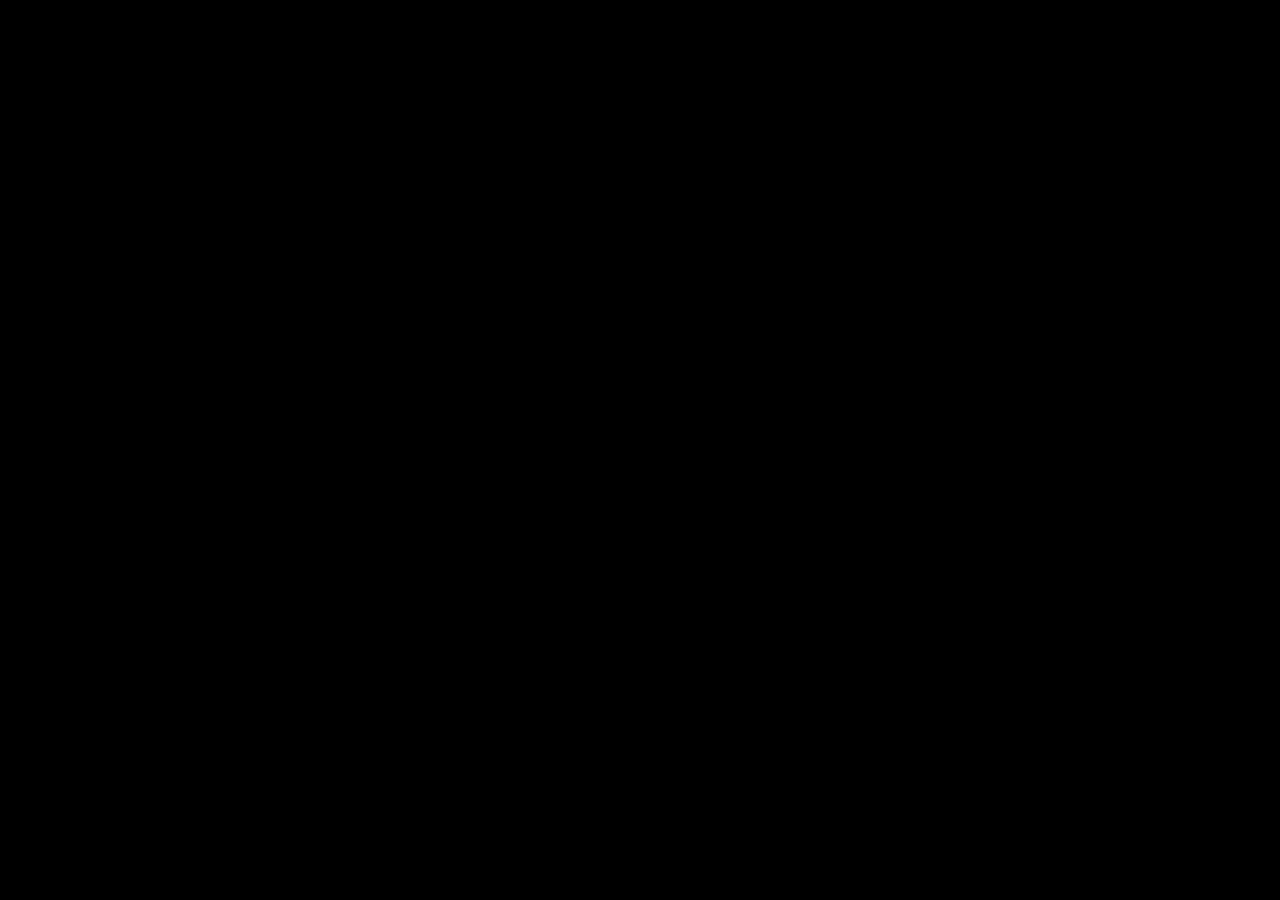
==== commit 556f5dee: "build update: update projects descriptions, no button when 1 image, no illustration resume responsiv" ====
--- a/index.html
+++ b/index.html
@@ -5,8 +5,8 @@
     <link rel="icon" href="./images/PiR.ico">
     <meta name="viewport" content="width=device-width, initial-scale=1.0">
     <title>Pierre Mouriès</title>
-    <script type="module" crossorigin src="./assets/index-CsGaqYWl.js"></script>
-    <link rel="stylesheet" crossorigin href="./assets/index-lr9xcWWJ.css">
+    <script type="module" crossorigin src="./assets/index-QIWRjfkc.js"></script>
+    <link rel="stylesheet" crossorigin href="./assets/index-BIZvdaz-.css">
   </head>
   <body>
     <div id="app"></div>
--- a/assets/index-BIZvdaz-.css
+++ b/assets/index-BIZvdaz-.css
@@ -0,0 +1 @@
+*,:before,:after,::backdrop{--tw-border-spacing-x:0;--tw-border-spacing-y:0;--tw-translate-x:0;--tw-translate-y:0;--tw-rotate:0;--tw-skew-x:0;--tw-skew-y:0;--tw-scale-x:1;--tw-scale-y:1;--tw-pan-x: ;--tw-pan-y: ;--tw-pinch-zoom: ;--tw-scroll-snap-strictness:proximity;--tw-gradient-from-position: ;--tw-gradient-via-position: ;--tw-gradient-to-position: ;--tw-ordinal: ;--tw-slashed-zero: ;--tw-numeric-figure: ;--tw-numeric-spacing: ;--tw-numeric-fraction: ;--tw-ring-inset: ;--tw-ring-offset-width:0px;--tw-ring-offset-color:#fff;--tw-ring-color:#3b82f680;--tw-ring-offset-shadow:0 0 #0000;--tw-ring-shadow:0 0 #0000;--tw-shadow:0 0 #0000;--tw-shadow-colored:0 0 #0000;--tw-blur: ;--tw-brightness: ;--tw-contrast: ;--tw-grayscale: ;--tw-hue-rotate: ;--tw-invert: ;--tw-saturate: ;--tw-sepia: ;--tw-drop-shadow: ;--tw-backdrop-blur: ;--tw-backdrop-brightness: ;--tw-backdrop-contrast: ;--tw-backdrop-grayscale: ;--tw-backdrop-hue-rotate: ;--tw-backdrop-invert: ;--tw-backdrop-opacity: ;--tw-backdrop-saturate: ;--tw-backdrop-sepia: ;--tw-contain-size: ;--tw-contain-layout: ;--tw-contain-paint: ;--tw-contain-style: }*,:before,:after{box-sizing:border-box;border:0 solid #e5e7eb}:before,:after{--tw-content:""}html,:host{-webkit-text-size-adjust:100%;tab-size:4;font-feature-settings:normal;font-variation-settings:normal;-webkit-tap-highlight-color:transparent;font-family:JetBrainsMono-Regular,sans-serif;line-height:1.5}body{line-height:inherit;margin:0}hr{height:0;color:inherit;border-top-width:1px}abbr:where([title]){-webkit-text-decoration:underline dotted;text-decoration:underline dotted}h1,h2,h3,h4,h5,h6{font-size:inherit;font-weight:inherit}a{color:inherit;-webkit-text-decoration:inherit;text-decoration:inherit}b,strong{font-weight:bolder}code,kbd,samp,pre{font-feature-settings:normal;font-variation-settings:normal;font-family:JetBrainsMono-Regular,monospace;font-size:1em}small{font-size:80%}sub,sup{vertical-align:baseline;font-size:75%;line-height:0;position:relative}sub{bottom:-.25em}sup{top:-.5em}table{text-indent:0;border-color:inherit;border-collapse:collapse}button,input,optgroup,select,textarea{font-feature-settings:inherit;font-variation-settings:inherit;font-family:inherit;font-size:100%;font-weight:inherit;line-height:inherit;letter-spacing:inherit;color:inherit;margin:0;padding:0}button,select{text-transform:none}button,input:where([type=button]),input:where([type=reset]),input:where([type=submit]){-webkit-appearance:button;background-color:#0000;background-image:none}:-moz-focusring{outline:auto}:-moz-ui-invalid{box-shadow:none}progress{vertical-align:baseline}::-webkit-inner-spin-button{height:auto}::-webkit-outer-spin-button{height:auto}[type=search]{-webkit-appearance:textfield;outline-offset:-2px}::-webkit-search-decoration{-webkit-appearance:none}::-webkit-file-upload-button{-webkit-appearance:button;font:inherit}summary{display:list-item}blockquote,dl,dd,h1,h2,h3,h4,h5,h6,hr,figure,p,pre{margin:0}fieldset{margin:0;padding:0}legend{padding:0}ol,ul,menu{margin:0;padding:0;list-style:none}dialog{padding:0}textarea{resize:vertical}input::-moz-placeholder{opacity:1;color:#9ca3af}textarea::-moz-placeholder{opacity:1;color:#9ca3af}input::placeholder,textarea::placeholder{opacity:1;color:#9ca3af}button,[role=button]{cursor:pointer}:disabled{cursor:default}img,svg,video,canvas,audio,iframe,embed,object{vertical-align:middle;display:block}img,video{max-width:100%;height:auto}[hidden]:where(:not([hidden=until-found])){display:none}body{--tw-bg-opacity:1;background-color:rgb(0 0 0/var(--tw-bg-opacity,1));--tw-text-opacity:1;color:rgb(255 255 255/var(--tw-text-opacity,1));font-family:JetBrainsMono-Regular,sans-serif}.visible{visibility:visible}.fixed{position:fixed}.absolute{position:absolute}.relative{position:relative}.sticky{position:sticky}.inset-0{inset:0}.bottom-0\.5{bottom:.125rem}.bottom-10{bottom:2.5rem}.bottom-6{bottom:1.5rem}.left-0{left:0}.left-1\/2{left:50%}.right-0{right:0}.right-10{right:2.5rem}.right-4{right:1rem}.top-0{top:0}.top-4{top:1rem}.z-10{z-index:10}.z-20{z-index:20}.z-50{z-index:50}.m-0{margin:0}.mx-4{margin-left:1rem;margin-right:1rem}.mx-auto{margin-left:auto;margin-right:auto}.my-4{margin-top:1rem;margin-bottom:1rem}.mb-0{margin-bottom:0}.mb-16{margin-bottom:4rem}.mb-2{margin-bottom:.5rem}.mb-3{margin-bottom:.75rem}.mb-4{margin-bottom:1rem}.mb-6{margin-bottom:1.5rem}.mb-8{margin-bottom:2rem}.mb-9{margin-bottom:2.25rem}.ml-8{margin-left:2rem}.mr-1\.5{margin-right:.375rem}.mr-3{margin-right:.75rem}.mr-\[10\%\]{margin-right:10%}.mt-1{margin-top:.25rem}.mt-10{margin-top:2.5rem}.mt-2{margin-top:.5rem}.mt-4{margin-top:1rem}.box-border{box-sizing:border-box}.block{display:block}.flex{display:flex}.grid{display:grid}.hidden{display:none}.h-14{height:3.5rem}.h-16{height:4rem}.h-5{height:1.25rem}.h-6{height:1.5rem}.h-\[2px\]{height:2px}.h-\[350px\]{height:350px}.h-auto{height:auto}.h-full{height:100%}.max-h-\[300px\]{max-height:300px}.max-h-\[42vh\]{max-height:42vh}.max-h-\[90vh\]{max-height:90vh}.min-h-0{min-height:0}.min-h-\[160px\]{min-height:160px}.min-h-\[433px\]{min-height:433px}.min-h-\[calc\(100vh-6rem\)\]{min-height:calc(100vh - 6rem)}.min-h-full{min-height:100%}.min-h-screen{min-height:100vh}.w-1\/3{width:33.3333%}.w-16{width:4rem}.w-8{width:2rem}.w-9{width:2.25rem}.w-\[35\%\]{width:35%}.w-\[60\%\]{width:60%}.w-\[65\%\]{width:65%}.w-\[clamp\(60px\,12\%\,120px\)\]{width:clamp(60px,12%,120px)}.w-fit{width:fit-content}.w-full{width:100%}.max-w-2xl{max-width:42rem}.max-w-\[1000px\]{max-width:1000px}.max-w-\[500px\]{max-width:500px}.max-w-\[720px\]{max-width:720px}.max-w-\[800px\]{max-width:800px}.max-w-\[min\(900px\,calc\(100\%-2rem\)\)\]{max-width:min(900px,100% - 2rem)}.flex-1{flex:1}.-translate-x-1\/2{--tw-translate-x:-50%;transform:translate(var(--tw-translate-x), var(--tw-translate-y)) rotate(var(--tw-rotate)) skewX(var(--tw-skew-x)) skewY(var(--tw-skew-y)) scaleX(var(--tw-scale-x)) scaleY(var(--tw-scale-y))}.transform{transform:translate(var(--tw-translate-x), var(--tw-translate-y)) rotate(var(--tw-rotate)) skewX(var(--tw-skew-x)) skewY(var(--tw-skew-y)) scaleX(var(--tw-scale-x)) scaleY(var(--tw-scale-y))}.cursor-pointer{cursor:pointer}.resize-y{resize:vertical}.list-inside{list-style-position:inside}.list-disc{list-style-type:disc}.grid-cols-1{grid-template-columns:repeat(1,minmax(0,1fr))}.flex-row{flex-direction:row}.flex-row-reverse{flex-direction:row-reverse}.flex-col{flex-direction:column}.flex-wrap{flex-wrap:wrap}.items-center{align-items:center}.justify-end{justify-content:flex-end}.justify-center{justify-content:center}.justify-between{justify-content:space-between}.justify-around{justify-content:space-around}.gap-2{gap:.5rem}.gap-2\.5{gap:.625rem}.gap-4{gap:1rem}.gap-8{gap:2rem}.space-y-1>:not([hidden])~:not([hidden]){--tw-space-y-reverse:0;margin-top:calc(.25rem * calc(1 - var(--tw-space-y-reverse)));margin-bottom:calc(.25rem * var(--tw-space-y-reverse))}.self-end{align-self:flex-end}.overflow-auto{overflow:auto}.overflow-hidden{overflow:hidden}.text-nowrap{text-wrap:nowrap}.rounded{border-radius:.25rem}.rounded-3xl{border-radius:1.5rem}.rounded-\[60px\]{border-radius:60px}.rounded-full{border-radius:9999px}.rounded-lg{border-radius:.5rem}.rounded-md{border-radius:.375rem}.rounded-xl{border-radius:.75rem}.rounded-bl-lg{border-bottom-left-radius:.5rem}.rounded-tr-lg{border-top-right-radius:.5rem}.border{border-width:1px}.border-0{border-width:0}.border-2,.border-\[2px\]{border-width:2px}.border-t{border-top-width:1px}.border-none{border-style:none}.\!border-white\/20{border-color:#fff3!important}.border-gray-600{--tw-border-opacity:1;border-color:rgb(75 85 99/var(--tw-border-opacity,1))}.border-transparent{border-color:#0000}.border-white{--tw-border-opacity:1;border-color:rgb(255 255 255/var(--tw-border-opacity,1))}.border-white\/20{border-color:#fff3}.bg-\[\#19191c\]{--tw-bg-opacity:1;background-color:rgb(25 25 28/var(--tw-bg-opacity,1))}.bg-\[\#2d2d44\]{--tw-bg-opacity:1;background-color:rgb(45 45 68/var(--tw-bg-opacity,1))}.bg-\[oklch\(0\.1_0_264\)\]{background-color:oklch(10% 0 264)}.bg-\[oklch\(0\.2_0_264\)\]{background-color:oklch(20% 0 264)}.bg-\[oklch\(0\.3_0_264\)\]{background-color:oklch(30% 0 264)}.bg-black{--tw-bg-opacity:1;background-color:rgb(0 0 0/var(--tw-bg-opacity,1))}.bg-black\/20{background-color:#0003}.bg-black\/30{background-color:#0000004d}.bg-transparent{background-color:#0000}.bg-white{--tw-bg-opacity:1;background-color:rgb(255 255 255/var(--tw-bg-opacity,1))}.bg-\[url\(\'\/images\/Flag_of_France\.webp\'\)\]{background-image:url(../images/Flag_of_France.webp)}.bg-\[url\(\'\/images\/illustration-uk-flag_53876-18166\.jpg\'\)\]{background-image:url(../images/illustration-uk-flag_53876-18166.jpg)}.bg-\[url\(\/images\/Flag_of_France\.webp\)\]{background-image:url(../images/Flag_of_France.webp)}.bg-\[url\(\/images\/illustration-uk-flag_53876-18166\.jpg\)\]{background-image:url(../images/illustration-uk-flag_53876-18166.jpg)}.bg-gradient-to-r{background-image:linear-gradient(to right, var(--tw-gradient-stops))}.from-\[var\(--primary-color\)\]{--tw-gradient-from:var(--primary-color) var(--tw-gradient-from-position);--tw-gradient-to:#fff0 var(--tw-gradient-to-position);--tw-gradient-stops:var(--tw-gradient-from), var(--tw-gradient-to)}.to-\[\#430de3\]{--tw-gradient-to:#430de3 var(--tw-gradient-to-position)}.bg-cover{background-size:cover}.bg-clip-padding{background-clip:padding-box}.bg-center{background-position:50%}.bg-no-repeat{background-repeat:no-repeat}.object-contain{-o-object-fit:contain;object-fit:contain}.\!p-2{padding:.5rem!important}.p-0{padding:0}.p-0\.5{padding:.125rem}.p-1{padding:.25rem}.p-2{padding:.5rem}.p-4{padding:1rem}.p-8{padding:2rem}.p-\[3\%_6\%\]{padding:3% 6%}.px-1{padding-left:.25rem;padding-right:.25rem}.px-1\.5{padding-left:.375rem;padding-right:.375rem}.px-2{padding-left:.5rem;padding-right:.5rem}.px-3{padding-left:.75rem;padding-right:.75rem}.px-4{padding-left:1rem;padding-right:1rem}.px-8{padding-left:2rem;padding-right:2rem}.px-\[1\.2rem\]{padding-left:1.2rem;padding-right:1.2rem}.px-\[3\%\]{padding-left:3%;padding-right:3%}.py-1{padding-top:.25rem;padding-bottom:.25rem}.py-2{padding-top:.5rem;padding-bottom:.5rem}.py-3{padding-top:.75rem;padding-bottom:.75rem}.py-4{padding-top:1rem;padding-bottom:1rem}.py-\[0\.5rem\]{padding-top:.5rem;padding-bottom:.5rem}.pb-2{padding-bottom:.5rem}.pb-3{padding-bottom:.75rem}.pl-4{padding-left:1rem}.pl-5{padding-left:1.25rem}.pr-4{padding-right:1rem}.pt-1{padding-top:.25rem}.pt-2{padding-top:.5rem}.pt-3{padding-top:.75rem}.pt-4{padding-top:1rem}.text-center{text-align:center}.text-justify{text-align:justify}.font-semiBold{font-family:JetBrainsMono-SemiBold,sans-serif}.text-2xl{font-size:1.5rem;line-height:2rem}.text-3xl{font-size:1.875rem;line-height:2.25rem}.text-4xl{font-size:2.25rem;line-height:2.5rem}.text-5xl{font-size:3rem;line-height:1}.text-base{font-size:1rem;line-height:1.5rem}.text-lg{font-size:1.125rem;line-height:1.75rem}.text-sm{font-size:.875rem;line-height:1.25rem}.text-xl{font-size:1.25rem;line-height:1.75rem}.text-xs{font-size:.75rem;line-height:1rem}.font-bold{font-weight:700}.font-medium{font-weight:500}.text-\[\#e4e4e4\]{--tw-text-opacity:1;color:rgb(228 228 228/var(--tw-text-opacity,1))}.text-gray-300{--tw-text-opacity:1;color:rgb(209 213 219/var(--tw-text-opacity,1))}.text-gray-400{--tw-text-opacity:1;color:rgb(156 163 175/var(--tw-text-opacity,1))}.text-red-200{--tw-text-opacity:1;color:rgb(254 202 202/var(--tw-text-opacity,1))}.text-white{--tw-text-opacity:1;color:rgb(255 255 255/var(--tw-text-opacity,1))}.underline{text-decoration-line:underline}.placeholder-gray-400::placeholder{--tw-placeholder-opacity:1;color:rgb(156 163 175/var(--tw-placeholder-opacity,1))}.blur{--tw-blur:blur(8px);filter:var(--tw-blur) var(--tw-brightness) var(--tw-contrast) var(--tw-grayscale) var(--tw-hue-rotate) var(--tw-invert) var(--tw-saturate) var(--tw-sepia) var(--tw-drop-shadow)}.backdrop-blur-sm{--tw-backdrop-blur:blur(4px);-webkit-backdrop-filter:var(--tw-backdrop-blur) var(--tw-backdrop-brightness) var(--tw-backdrop-contrast) var(--tw-backdrop-grayscale) var(--tw-backdrop-hue-rotate) var(--tw-backdrop-invert) var(--tw-backdrop-opacity) var(--tw-backdrop-saturate) var(--tw-backdrop-sepia);backdrop-filter:var(--tw-backdrop-blur) var(--tw-backdrop-brightness) var(--tw-backdrop-contrast) var(--tw-backdrop-grayscale) var(--tw-backdrop-hue-rotate) var(--tw-backdrop-invert) var(--tw-backdrop-opacity) var(--tw-backdrop-saturate) var(--tw-backdrop-sepia)}.backdrop-filter{-webkit-backdrop-filter:var(--tw-backdrop-blur) var(--tw-backdrop-brightness) var(--tw-backdrop-contrast) var(--tw-backdrop-grayscale) var(--tw-backdrop-hue-rotate) var(--tw-backdrop-invert) var(--tw-backdrop-opacity) var(--tw-backdrop-saturate) var(--tw-backdrop-sepia);backdrop-filter:var(--tw-backdrop-blur) var(--tw-backdrop-brightness) var(--tw-backdrop-contrast) var(--tw-backdrop-grayscale) var(--tw-backdrop-hue-rotate) var(--tw-backdrop-invert) var(--tw-backdrop-opacity) var(--tw-backdrop-saturate) var(--tw-backdrop-sepia)}.transition{transition-property:color,background-color,border-color,text-decoration-color,fill,stroke,opacity,box-shadow,transform,filter,-webkit-backdrop-filter,backdrop-filter;transition-duration:.15s;transition-timing-function:cubic-bezier(.4,0,.2,1)}.transition-all{transition-property:all;transition-duration:.15s;transition-timing-function:cubic-bezier(.4,0,.2,1)}.duration-150{transition-duration:.15s}.font-semiBold{font-family:JetBrainsMono-SemiBold,sans-serif;font-weight:600}@font-face{font-family:JetBrainsMono-Regular;src:url(../fonts/JetBrainsMono-Regular.woff2)format("woff2")}@font-face{font-family:JetBrainsMono-SemiBold;src:url(../fonts/JetBrainsMono-SemiBold.woff2)format("woff2")}.hover\:translate-y-\[1px\]:hover{--tw-translate-y:1px;transform:translate(var(--tw-translate-x), var(--tw-translate-y)) rotate(var(--tw-rotate)) skewX(var(--tw-skew-x)) skewY(var(--tw-skew-y)) scaleX(var(--tw-scale-x)) scaleY(var(--tw-scale-y))}.hover\:\!border-transparent:hover{border-color:#0000!important}.hover\:border-transparent:hover{border-color:#0000}.hover\:bg-white:hover{--tw-bg-opacity:1;background-color:rgb(255 255 255/var(--tw-bg-opacity,1))}.hover\:bg-gradient-to-r:hover{background-image:linear-gradient(to right, var(--tw-gradient-stops))}.hover\:from-\[\#12b0d6\]:hover{--tw-gradient-from:#12b0d6 var(--tw-gradient-from-position);--tw-gradient-to:#12b0d600 var(--tw-gradient-to-position);--tw-gradient-stops:var(--tw-gradient-from), var(--tw-gradient-to)}.hover\:to-\[\#f9fd53\]:hover{--tw-gradient-to:#f9fd53 var(--tw-gradient-to-position)}.hover\:\!bg-clip-padding:hover{background-clip:padding-box!important}.hover\:font-semiBold:hover{font-family:JetBrainsMono-SemiBold,sans-serif}.hover\:text-black:hover{--tw-text-opacity:1;color:rgb(0 0 0/var(--tw-text-opacity,1))}.hover\:text-gray-300:hover{--tw-text-opacity:1;color:rgb(209 213 219/var(--tw-text-opacity,1))}.hover\:text-white:hover{--tw-text-opacity:1;color:rgb(255 255 255/var(--tw-text-opacity,1))}.hover\:shadow-inner:hover{--tw-shadow:inset 0 2px 4px 0 #0000000d;--tw-shadow-colored:inset 0 2px 4px 0 var(--tw-shadow-color);box-shadow:var(--tw-ring-offset-shadow,0 0 #0000), var(--tw-ring-shadow,0 0 #0000), var(--tw-shadow)}.hover\:shadow-black\/20:hover{--tw-shadow-color:#0003;--tw-shadow:var(--tw-shadow-colored)}.hover\:font-semiBold:hover{font-family:JetBrainsMono-SemiBold,sans-serif;font-weight:600}.focus\:border-\[\#9900f2\]:focus{--tw-border-opacity:1;border-color:rgb(153 0 242/var(--tw-border-opacity,1))}.focus\:outline-none:focus{outline-offset:2px;outline:2px solid #0000}@media (width>=640px){.sm\:w-auto{width:auto}}@media (width>=768px){.md\:my-7{margin-top:1.75rem;margin-bottom:1.75rem}.md\:flex{display:flex}.md\:hidden{display:none}.md\:h-8{height:2rem}.md\:w-\[20\%\]{width:20%}.md\:w-\[25\%\]{width:25%}.md\:w-\[60\%\]{width:60%}.md\:justify-end{justify-content:flex-end}.md\:px-0{padding-left:0;padding-right:0}.md\:pl-5{padding-left:1.25rem}.md\:pr-5{padding-right:1.25rem}.md\:text-2xl{font-size:1.5rem;line-height:2rem}.md\:text-3xl{font-size:1.875rem;line-height:2.25rem}.md\:text-5xl{font-size:3rem;line-height:1}.md\:text-\[27px\]{font-size:27px}.md\:text-lg{font-size:1.125rem;line-height:1.75rem}}@media (width>=1024px){.lg\:gap-24{gap:6rem}}main[data-v-b11f085e]{min-height:calc(100vh - 6rem)}.hover-style[data-v-196ef6e4]:hover{background:linear-gradient(120deg, var(--primary-color), var(--secondary-color))}[data-v-29d966c5]:root{--primary-color:#003cff;--secondary-color:#f73e35}.gradient-underline[data-v-29d966c5]{width:fit-content;position:relative}.gradient-underline[data-v-29d966c5]:after{content:"";background:linear-gradient(to right, var(--primary-color), var(--secondary-color));width:100%;height:2px;position:absolute;bottom:0;left:0}h2[data-v-29d966c5]{width:fit-content}.technology[data-v-abb5abd8]{color:#fff;border-radius:.3rem;padding:0 2px;line-height:1.5}.cypher[data-v-abb5abd8]{color:#23260d;background-color:#d0d98c}.docker[data-v-abb5abd8]{color:#1b0d26;background-color:#b88cd9}.python[data-v-abb5abd8]{color:#0d2621;background-color:#8cd9c8}.js[data-v-abb5abd8]{color:#24260d;background-color:#d2d98c}.html[data-v-abb5abd8]{color:#26130d;background-color:#d99e8c}.css[data-v-abb5abd8]{color:#0d1426;background-color:#8ca3d9}.c[data-v-abb5abd8]{color:#26150d;background-color:#d9a68c;padding:0 4px}.java[data-v-abb5abd8]{color:#200d26;background-color:#c68cd9}.jinja2[data-v-abb5abd8]{color:#0d1e26;background-color:#8cbfd9}.rpi[data-v-abb5abd8]{color:#0d260e;background-color:#8cd991}.vue[data-v-abb5abd8]{color:#082b15;background-color:#52e086}.node[data-v-abb5abd8]{color:#15260d;background-color:#a6d98c}.express[data-v-abb5abd8]{color:#260d0d;background-color:#d98c8c}.mysql[data-v-abb5abd8]{color:#051a2e;background-color:#4799eb}.tailwind[data-v-abb5abd8]{color:#05272e;background-color:#47cfeb}.vhdl[data-v-abb5abd8]{color:#1a0d26;background-color:#b38cd9}.shell[data-v-abb5abd8]{color:#260d0d;background-color:#d98c8c}.vivado[data-v-abb5abd8]{color:#082b15;background-color:#52e086}.tcp[data-v-abb5abd8]{color:#05272e;background-color:#47cfeb}.uml[data-v-abb5abd8]{color:#1a0d26;background-color:#b38cd9}.shadow-l[data-v-abb5abd8]{box-shadow:inset 0 1px 2px #ffffff70,0 4px 6px #00000030,0 6px 10px #00000015}.modal[data-v-abb5abd8]{-webkit-backdrop-filter:blur(8px);backdrop-filter:blur(8px)}@media (width<=600px){.title-techno-container[data-v-abb5abd8]{flex-direction:column;gap:0}.title-techno-container h1[data-v-abb5abd8]{align-self:flex-start}.technologies-container[data-v-abb5abd8]{width:100%}}@media (width<=768px){.modal-overlay[data-v-abb5abd8]{padding:1rem}.image-container .left-switch[data-v-abb5abd8],.image-container .right-switch[data-v-abb5abd8]{z-index:2;-webkit-backdrop-filter:blur(2px);backdrop-filter:blur(2px);background:#00000059;border:1px solid #fff3;padding:.4rem .6rem;line-height:1;position:absolute;top:50%;transform:translateY(-50%)}.image-container .left-switch[data-v-abb5abd8]{left:.5rem}.image-container .right-switch[data-v-abb5abd8]{right:.5rem}.showed-image[data-v-abb5abd8]{max-height:30vh;display:block}.image-gallery img[data-v-abb5abd8]{width:clamp(48px,18%,96px)}}.gradient-underline[data-v-da89ef31]{width:fit-content;position:relative}.gradient-underline[data-v-da89ef31]:after{content:"";background:linear-gradient(to right, var(--primary-color), var(--secondary-color));width:100%;height:2px;position:absolute;bottom:-4px;left:0}.box[data-v-da89ef31]{transition:box-shadow .15s,transform .15s}.box[data-v-da89ef31]:hover{color:var(--v691ae48e);transform:translateY(1px);box-shadow:inset 0 8px 16px #00000040,inset 0 -2px #ffffff20}@media (width>=640px){.form-grid[data-v-da89ef31]{grid-template-columns:repeat(2,1fr)}.input-object[data-v-da89ef31]{grid-column:span 2}}@media (width>=1024px){.form-grid[data-v-da89ef31]{grid-template-columns:repeat(3,1fr)}.input-object[data-v-da89ef31]{grid-column:span 3}}.colorShadow[data-v-da89ef31]{box-shadow:16.5px 19.9px 35px 0 var(--primary-color), -10px -13px 35px 0 var(--secondary-color), inset 0 1px 2px #ffffff70}
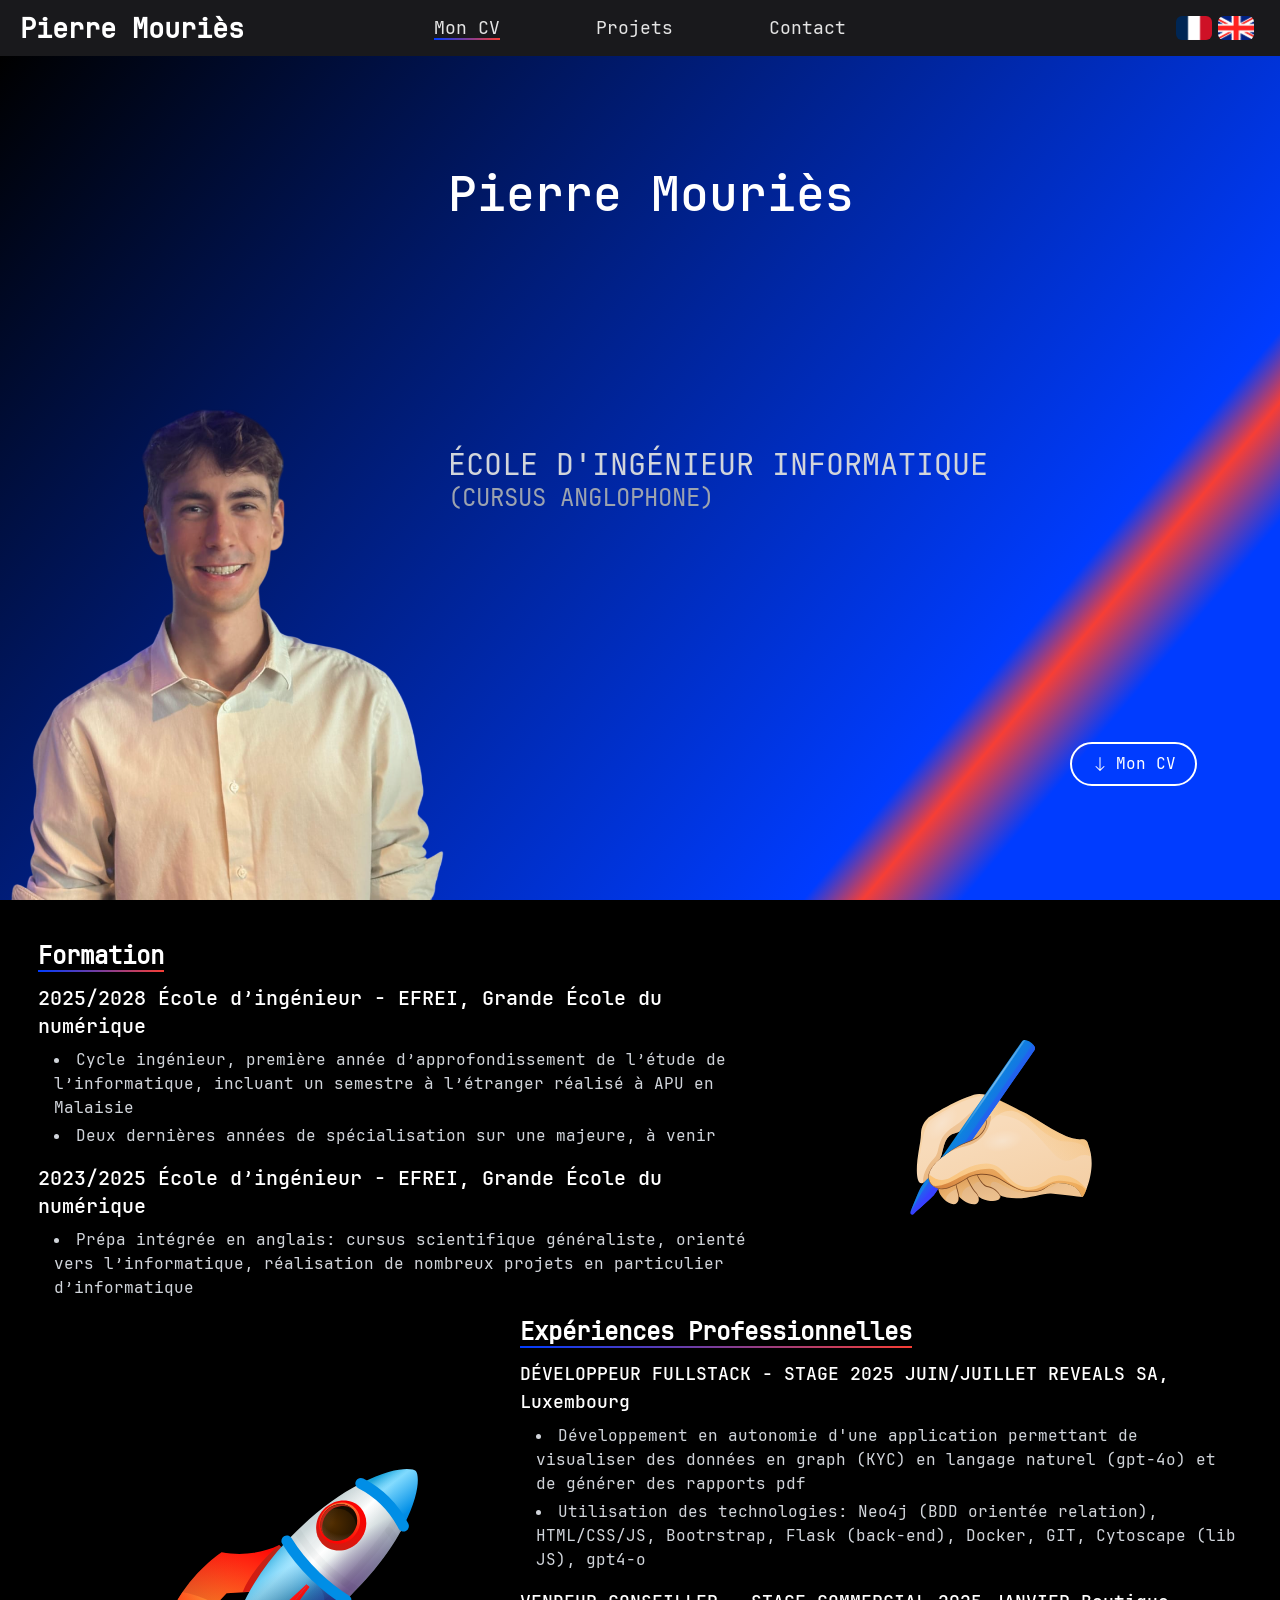
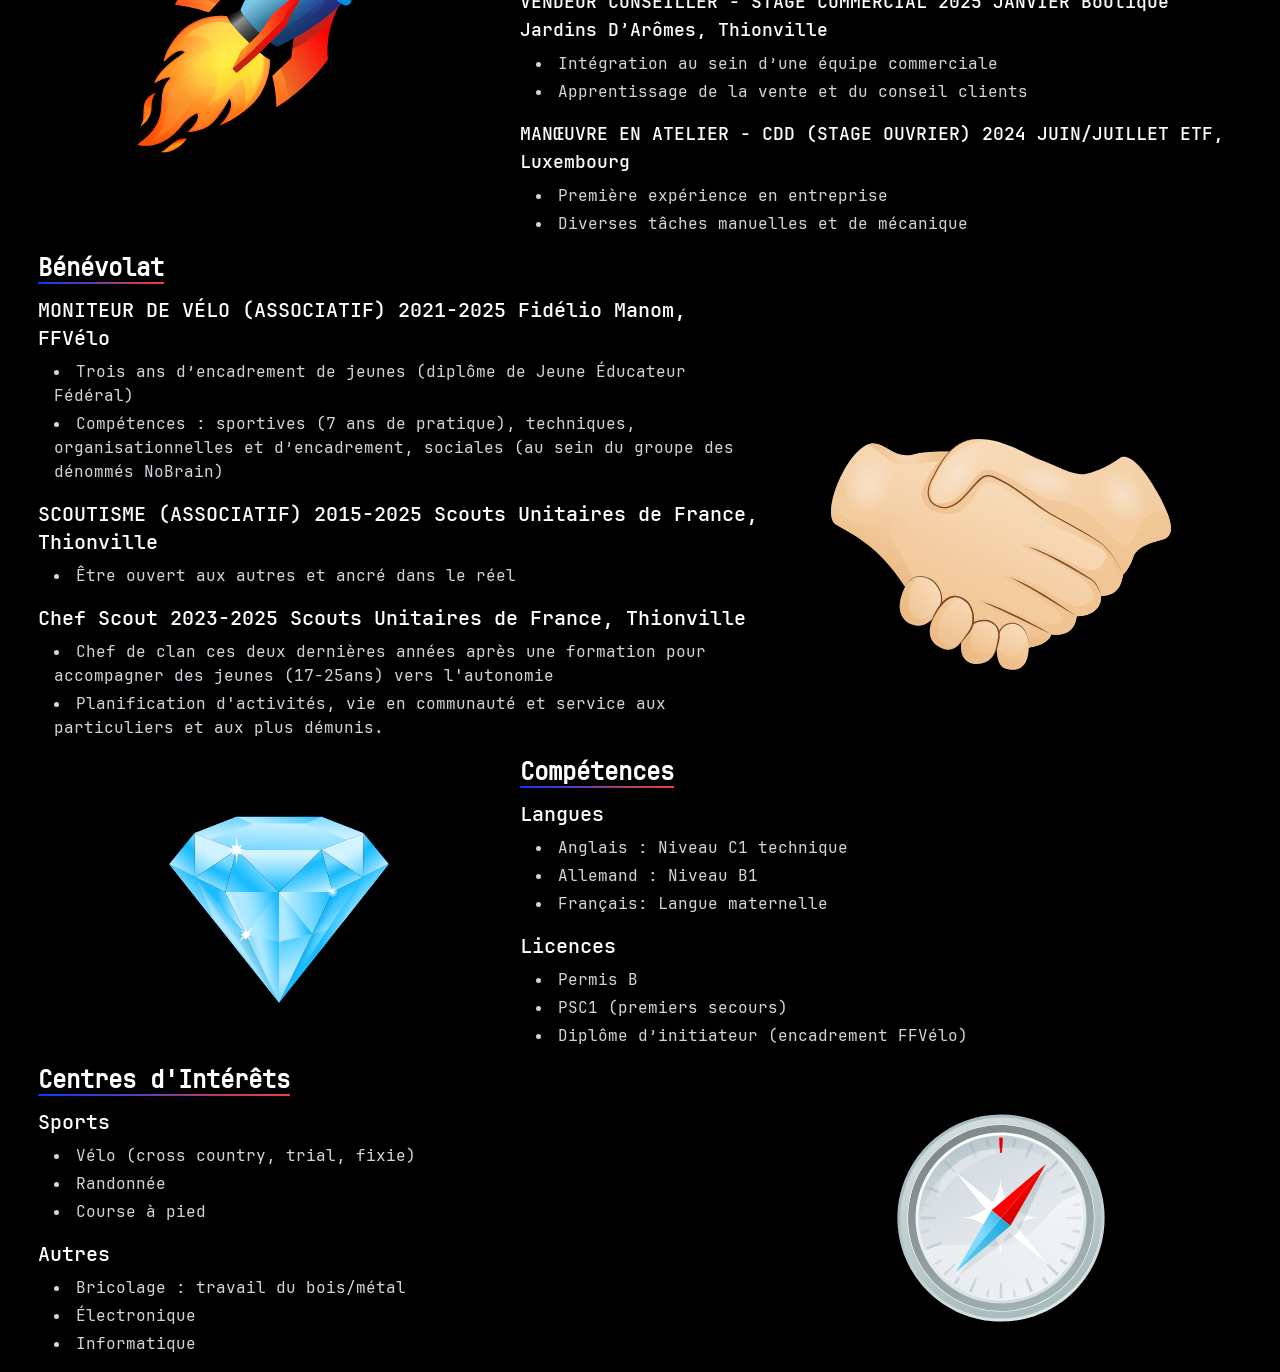
==== commit dff321b9: "update adr project images" ====
--- a/index.html
+++ b/index.html
@@ -5,7 +5,7 @@
     <link rel="icon" href="./images/PiR.ico">
     <meta name="viewport" content="width=device-width, initial-scale=1.0">
     <title>Pierre Mouriès</title>
-    <script type="module" crossorigin src="./assets/index-QIWRjfkc.js"></script>
+    <script type="module" crossorigin src="./assets/index-BGXFlq4n.js"></script>
     <link rel="stylesheet" crossorigin href="./assets/index-BIZvdaz-.css">
   </head>
   <body>
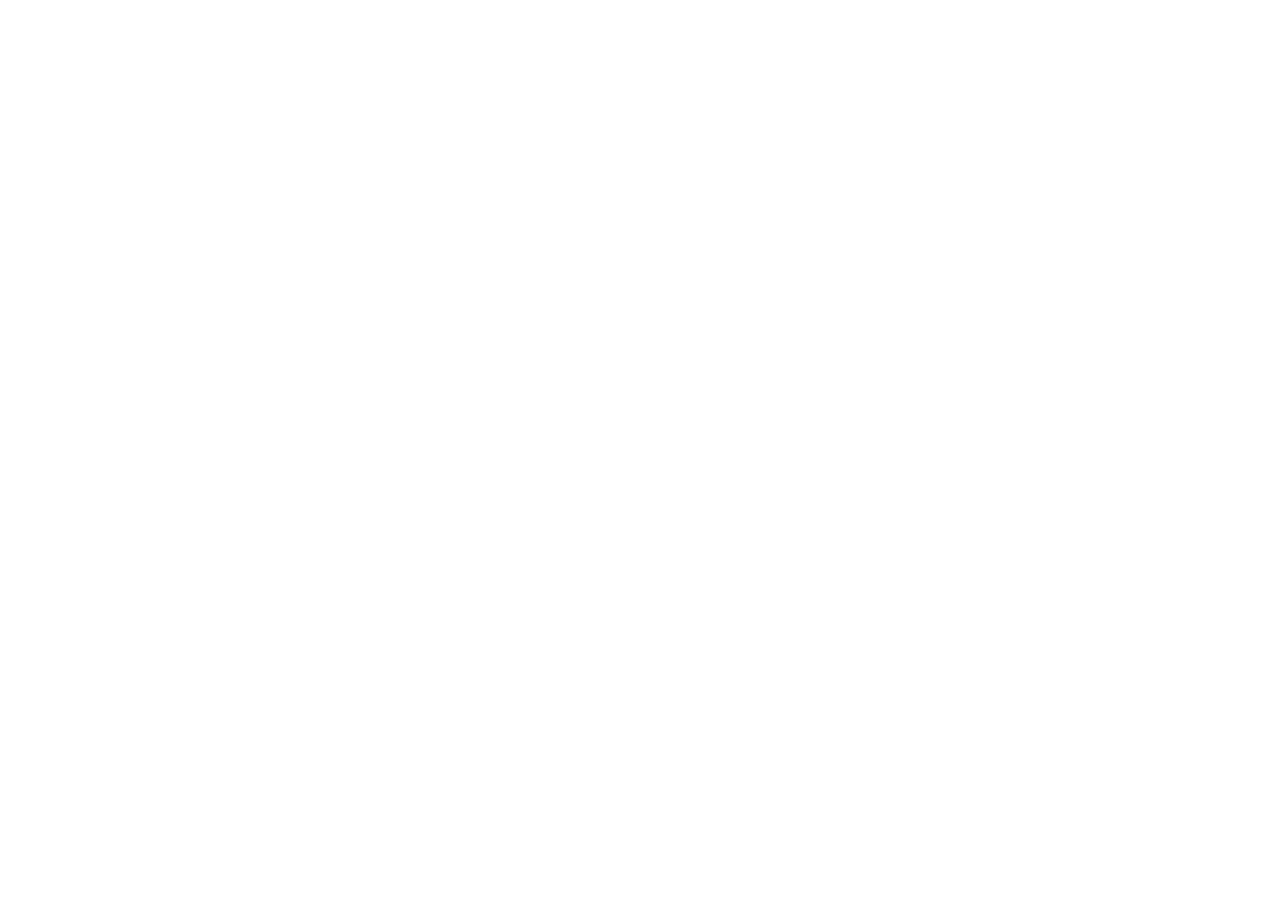
==== commit e4c8b214: "update responsive projects and image loading" ====
--- a/index.html
+++ b/index.html
@@ -5,8 +5,8 @@
     <link rel="icon" href="./images/PiR.ico">
     <meta name="viewport" content="width=device-width, initial-scale=1.0">
     <title>Pierre Mouriès</title>
-    <script type="module" crossorigin src="./assets/index-BGXFlq4n.js"></script>
-    <link rel="stylesheet" crossorigin href="./assets/index-BIZvdaz-.css">
+    <script type="module" crossorigin src="./assets/index-Bvg5tJH0.js"></script>
+    <link rel="stylesheet" crossorigin href="./assets/index-BR55cb95.css">
   </head>
   <body>
     <div id="app"></div>
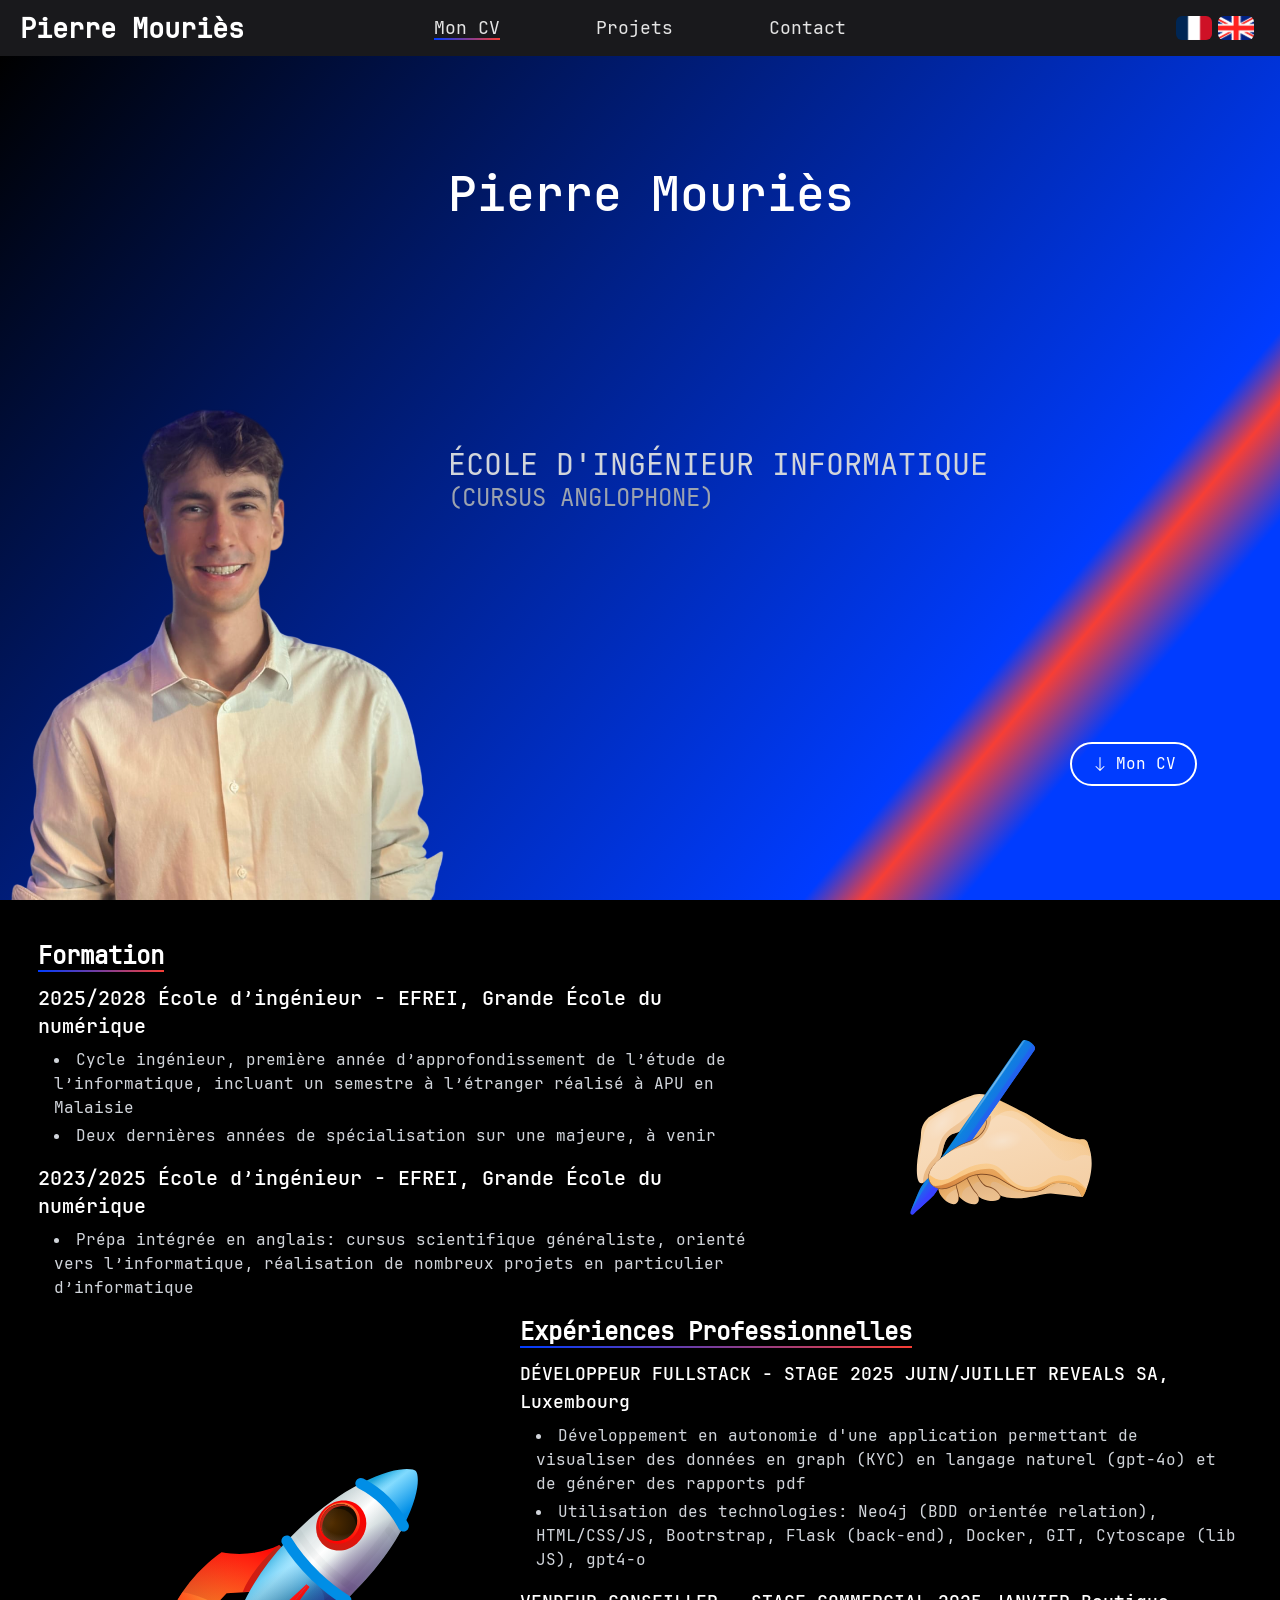
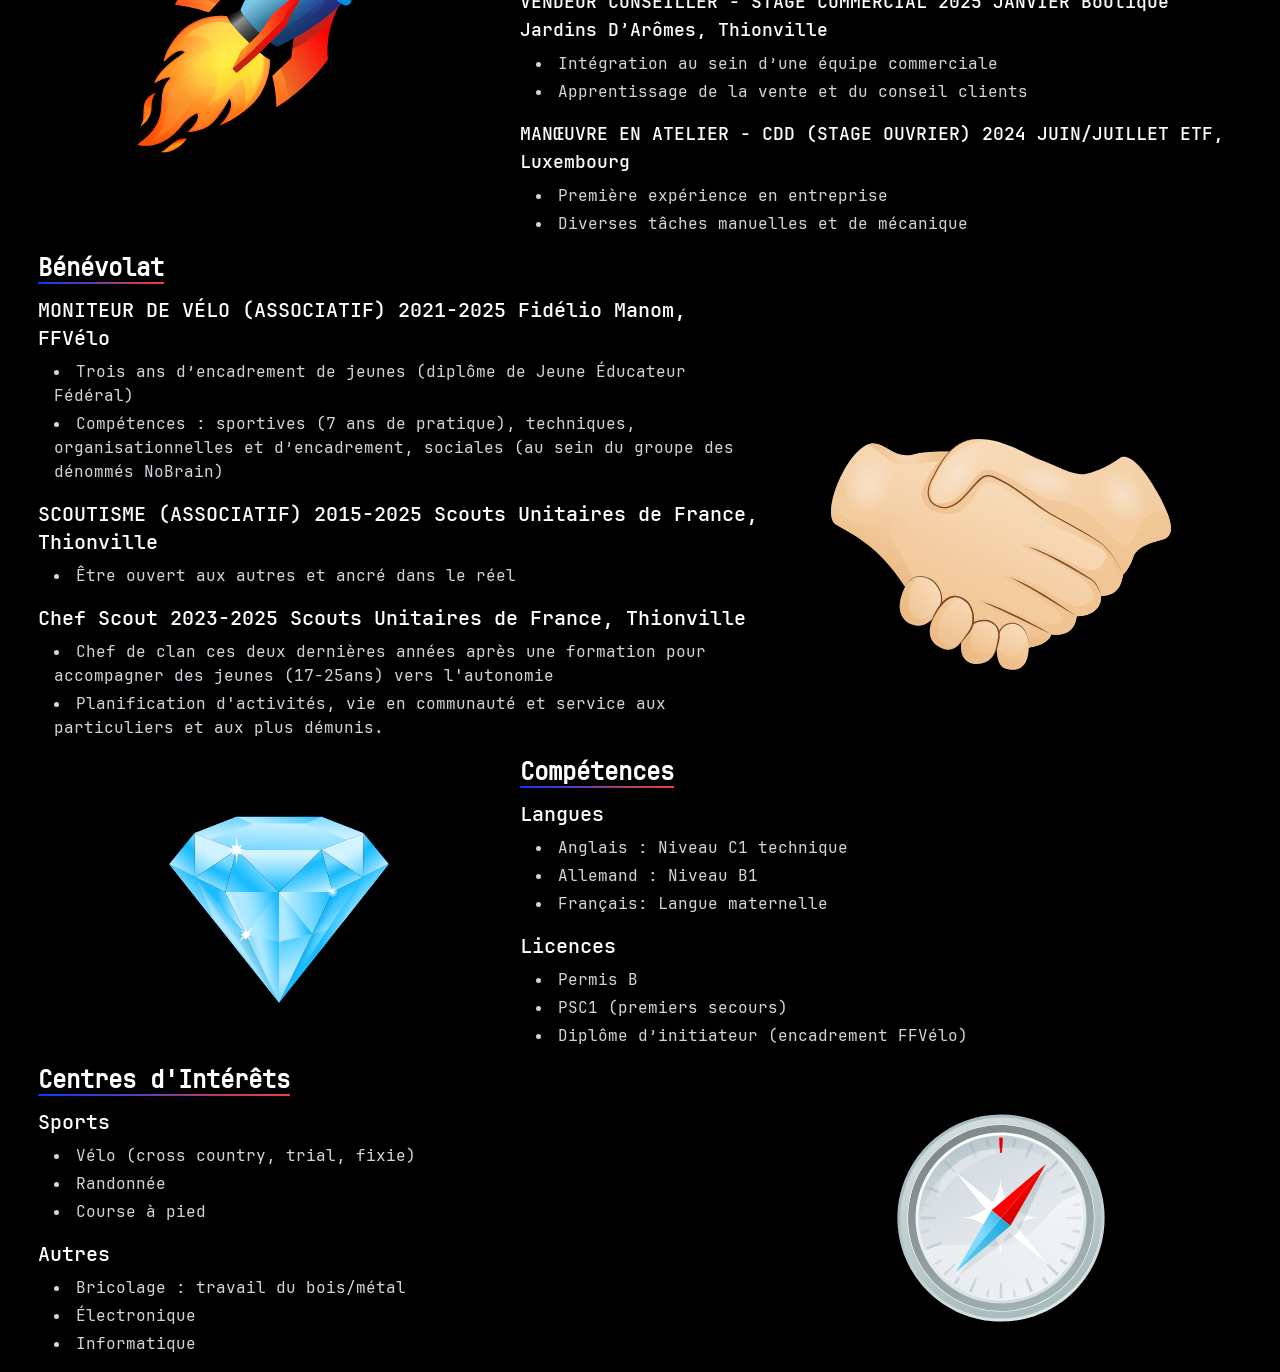
==== commit a3ed18d9: "updating projects: adding robot, merging python and C projects" ====
--- a/index.html
+++ b/index.html
@@ -5,7 +5,7 @@
     <link rel="icon" href="./images/PiR.ico">
     <meta name="viewport" content="width=device-width, initial-scale=1.0">
     <title>Pierre Mouriès</title>
-    <script type="module" crossorigin src="./assets/index-Bvg5tJH0.js"></script>
+    <script type="module" crossorigin src="./assets/index-BxLRynR9.js"></script>
     <link rel="stylesheet" crossorigin href="./assets/index-BR55cb95.css">
   </head>
   <body>
--- a/assets/index-BR55cb95.css
+++ b/assets/index-BR55cb95.css
@@ -0,0 +1 @@
+*,:before,:after,::backdrop{--tw-border-spacing-x:0;--tw-border-spacing-y:0;--tw-translate-x:0;--tw-translate-y:0;--tw-rotate:0;--tw-skew-x:0;--tw-skew-y:0;--tw-scale-x:1;--tw-scale-y:1;--tw-pan-x: ;--tw-pan-y: ;--tw-pinch-zoom: ;--tw-scroll-snap-strictness:proximity;--tw-gradient-from-position: ;--tw-gradient-via-position: ;--tw-gradient-to-position: ;--tw-ordinal: ;--tw-slashed-zero: ;--tw-numeric-figure: ;--tw-numeric-spacing: ;--tw-numeric-fraction: ;--tw-ring-inset: ;--tw-ring-offset-width:0px;--tw-ring-offset-color:#fff;--tw-ring-color:#3b82f680;--tw-ring-offset-shadow:0 0 #0000;--tw-ring-shadow:0 0 #0000;--tw-shadow:0 0 #0000;--tw-shadow-colored:0 0 #0000;--tw-blur: ;--tw-brightness: ;--tw-contrast: ;--tw-grayscale: ;--tw-hue-rotate: ;--tw-invert: ;--tw-saturate: ;--tw-sepia: ;--tw-drop-shadow: ;--tw-backdrop-blur: ;--tw-backdrop-brightness: ;--tw-backdrop-contrast: ;--tw-backdrop-grayscale: ;--tw-backdrop-hue-rotate: ;--tw-backdrop-invert: ;--tw-backdrop-opacity: ;--tw-backdrop-saturate: ;--tw-backdrop-sepia: ;--tw-contain-size: ;--tw-contain-layout: ;--tw-contain-paint: ;--tw-contain-style: }*,:before,:after{box-sizing:border-box;border:0 solid #e5e7eb}:before,:after{--tw-content:""}html,:host{-webkit-text-size-adjust:100%;tab-size:4;font-feature-settings:normal;font-variation-settings:normal;-webkit-tap-highlight-color:transparent;font-family:JetBrainsMono-Regular,sans-serif;line-height:1.5}body{line-height:inherit;margin:0}hr{height:0;color:inherit;border-top-width:1px}abbr:where([title]){-webkit-text-decoration:underline dotted;text-decoration:underline dotted}h1,h2,h3,h4,h5,h6{font-size:inherit;font-weight:inherit}a{color:inherit;-webkit-text-decoration:inherit;text-decoration:inherit}b,strong{font-weight:bolder}code,kbd,samp,pre{font-feature-settings:normal;font-variation-settings:normal;font-family:JetBrainsMono-Regular,monospace;font-size:1em}small{font-size:80%}sub,sup{vertical-align:baseline;font-size:75%;line-height:0;position:relative}sub{bottom:-.25em}sup{top:-.5em}table{text-indent:0;border-color:inherit;border-collapse:collapse}button,input,optgroup,select,textarea{font-feature-settings:inherit;font-variation-settings:inherit;font-family:inherit;font-size:100%;font-weight:inherit;line-height:inherit;letter-spacing:inherit;color:inherit;margin:0;padding:0}button,select{text-transform:none}button,input:where([type=button]),input:where([type=reset]),input:where([type=submit]){-webkit-appearance:button;background-color:#0000;background-image:none}:-moz-focusring{outline:auto}:-moz-ui-invalid{box-shadow:none}progress{vertical-align:baseline}::-webkit-inner-spin-button{height:auto}::-webkit-outer-spin-button{height:auto}[type=search]{-webkit-appearance:textfield;outline-offset:-2px}::-webkit-search-decoration{-webkit-appearance:none}::-webkit-file-upload-button{-webkit-appearance:button;font:inherit}summary{display:list-item}blockquote,dl,dd,h1,h2,h3,h4,h5,h6,hr,figure,p,pre{margin:0}fieldset{margin:0;padding:0}legend{padding:0}ol,ul,menu{margin:0;padding:0;list-style:none}dialog{padding:0}textarea{resize:vertical}input::-moz-placeholder{opacity:1;color:#9ca3af}textarea::-moz-placeholder{opacity:1;color:#9ca3af}input::placeholder,textarea::placeholder{opacity:1;color:#9ca3af}button,[role=button]{cursor:pointer}:disabled{cursor:default}img,svg,video,canvas,audio,iframe,embed,object{vertical-align:middle;display:block}img,video{max-width:100%;height:auto}[hidden]:where(:not([hidden=until-found])){display:none}body{--tw-bg-opacity:1;background-color:rgb(0 0 0/var(--tw-bg-opacity,1));--tw-text-opacity:1;color:rgb(255 255 255/var(--tw-text-opacity,1));font-family:JetBrainsMono-Regular,sans-serif}.visible{visibility:visible}.fixed{position:fixed}.absolute{position:absolute}.relative{position:relative}.sticky{position:sticky}.inset-0{inset:0}.bottom-0\.5{bottom:.125rem}.bottom-10{bottom:2.5rem}.bottom-6{bottom:1.5rem}.left-0{left:0}.left-1\/2{left:50%}.right-0{right:0}.right-10{right:2.5rem}.right-4{right:1rem}.top-0{top:0}.top-4{top:1rem}.z-10{z-index:10}.z-20{z-index:20}.z-50{z-index:50}.m-0{margin:0}.mx-4{margin-left:1rem;margin-right:1rem}.mx-auto{margin-left:auto;margin-right:auto}.my-4{margin-top:1rem;margin-bottom:1rem}.mb-0{margin-bottom:0}.mb-16{margin-bottom:4rem}.mb-2{margin-bottom:.5rem}.mb-3{margin-bottom:.75rem}.mb-4{margin-bottom:1rem}.mb-6{margin-bottom:1.5rem}.mb-8{margin-bottom:2rem}.mb-9{margin-bottom:2.25rem}.mr-1\.5{margin-right:.375rem}.mr-3{margin-right:.75rem}.mr-\[10\%\]{margin-right:10%}.mt-1{margin-top:.25rem}.mt-10{margin-top:2.5rem}.mt-2{margin-top:.5rem}.box-border{box-sizing:border-box}.block{display:block}.flex{display:flex}.grid{display:grid}.hidden{display:none}.h-12{height:3rem}.h-14{height:3.5rem}.h-16{height:4rem}.h-5{height:1.25rem}.h-6{height:1.5rem}.h-\[275px\]{height:275px}.h-\[2px\]{height:2px}.h-auto{height:auto}.h-full{height:100%}.max-h-\[300px\]{max-height:300px}.max-h-\[42vh\]{max-height:42vh}.max-h-\[90vh\]{max-height:90vh}.min-h-0{min-height:0}.min-h-\[160px\]{min-height:160px}.min-h-\[calc\(100vh-6rem\)\]{min-height:calc(100vh - 6rem)}.min-h-full{min-height:100%}.min-h-screen{min-height:100vh}.w-1\/3{width:33.3333%}.w-12{width:3rem}.w-16{width:4rem}.w-8{width:2rem}.w-9{width:2.25rem}.w-\[35\%\]{width:35%}.w-\[60\%\]{width:60%}.w-\[65\%\]{width:65%}.w-\[clamp\(60px\,12\%\,120px\)\]{width:clamp(60px,12%,120px)}.w-fit{width:fit-content}.w-full{width:100%}.max-w-2xl{max-width:42rem}.max-w-\[1000px\]{max-width:1000px}.max-w-\[500px\]{max-width:500px}.max-w-\[720px\]{max-width:720px}.max-w-\[800px\]{max-width:800px}.max-w-\[min\(900px\,calc\(100\%-2rem\)\)\]{max-width:min(900px,100% - 2rem)}.flex-1{flex:1}.-translate-x-1\/2{--tw-translate-x:-50%;transform:translate(var(--tw-translate-x), var(--tw-translate-y)) rotate(var(--tw-rotate)) skewX(var(--tw-skew-x)) skewY(var(--tw-skew-y)) scaleX(var(--tw-scale-x)) scaleY(var(--tw-scale-y))}.transform{transform:translate(var(--tw-translate-x), var(--tw-translate-y)) rotate(var(--tw-rotate)) skewX(var(--tw-skew-x)) skewY(var(--tw-skew-y)) scaleX(var(--tw-scale-x)) scaleY(var(--tw-scale-y))}@keyframes spin{to{transform:rotate(360deg)}}.animate-spin{animation:1s linear infinite spin}.cursor-pointer{cursor:pointer}.resize-y{resize:vertical}.list-inside{list-style-position:inside}.list-disc{list-style-type:disc}.grid-cols-1{grid-template-columns:repeat(1,minmax(0,1fr))}.flex-row{flex-direction:row}.flex-row-reverse{flex-direction:row-reverse}.flex-col{flex-direction:column}.flex-wrap{flex-wrap:wrap}.items-center{align-items:center}.justify-end{justify-content:flex-end}.justify-center{justify-content:center}.justify-between{justify-content:space-between}.justify-around{justify-content:space-around}.gap-2{gap:.5rem}.gap-2\.5{gap:.625rem}.gap-4{gap:1rem}.gap-8{gap:2rem}.space-y-1>:not([hidden])~:not([hidden]){--tw-space-y-reverse:0;margin-top:calc(.25rem * calc(1 - var(--tw-space-y-reverse)));margin-bottom:calc(.25rem * var(--tw-space-y-reverse))}.self-end{align-self:flex-end}.overflow-auto{overflow:auto}.overflow-hidden{overflow:hidden}.text-nowrap{text-wrap:nowrap}.rounded{border-radius:.25rem}.rounded-3xl{border-radius:1.5rem}.rounded-\[60px\]{border-radius:60px}.rounded-full{border-radius:9999px}.rounded-lg{border-radius:.5rem}.rounded-md{border-radius:.375rem}.rounded-xl{border-radius:.75rem}.rounded-bl-lg{border-bottom-left-radius:.5rem}.rounded-tr-lg{border-top-right-radius:.5rem}.border{border-width:1px}.border-0{border-width:0}.border-2,.border-\[2px\]{border-width:2px}.border-b-2{border-bottom-width:2px}.border-t{border-top-width:1px}.border-t-2{border-top-width:2px}.border-none{border-style:none}.\!border-white\/20{border-color:#fff3!important}.border-gray-600{--tw-border-opacity:1;border-color:rgb(75 85 99/var(--tw-border-opacity,1))}.border-transparent{border-color:#0000}.border-white{--tw-border-opacity:1;border-color:rgb(255 255 255/var(--tw-border-opacity,1))}.border-white\/20{border-color:#fff3}.bg-\[\#19191c\]{--tw-bg-opacity:1;background-color:rgb(25 25 28/var(--tw-bg-opacity,1))}.bg-\[\#2d2d44\]{--tw-bg-opacity:1;background-color:rgb(45 45 68/var(--tw-bg-opacity,1))}.bg-\[oklch\(0\.1_0_264\)\]{background-color:oklch(10% 0 264)}.bg-\[oklch\(0\.2_0_264\)\]{background-color:oklch(20% 0 264)}.bg-\[oklch\(0\.3_0_264\)\]{background-color:oklch(30% 0 264)}.bg-black{--tw-bg-opacity:1;background-color:rgb(0 0 0/var(--tw-bg-opacity,1))}.bg-black\/20{background-color:#0003}.bg-black\/30{background-color:#0000004d}.bg-transparent{background-color:#0000}.bg-white{--tw-bg-opacity:1;background-color:rgb(255 255 255/var(--tw-bg-opacity,1))}.bg-\[url\(\'\/images\/Flag_of_France\.webp\'\)\]{background-image:url(../images/Flag_of_France.webp)}.bg-\[url\(\'\/images\/illustration-uk-flag_53876-18166\.jpg\'\)\]{background-image:url(../images/illustration-uk-flag_53876-18166.jpg)}.bg-\[url\(\/images\/Flag_of_France\.webp\)\]{background-image:url(../images/Flag_of_France.webp)}.bg-\[url\(\/images\/illustration-uk-flag_53876-18166\.jpg\)\]{background-image:url(../images/illustration-uk-flag_53876-18166.jpg)}.bg-gradient-to-r{background-image:linear-gradient(to right, var(--tw-gradient-stops))}.from-\[var\(--primary-color\)\]{--tw-gradient-from:var(--primary-color) var(--tw-gradient-from-position);--tw-gradient-to:#fff0 var(--tw-gradient-to-position);--tw-gradient-stops:var(--tw-gradient-from), var(--tw-gradient-to)}.to-\[\#430de3\]{--tw-gradient-to:#430de3 var(--tw-gradient-to-position)}.bg-cover{background-size:cover}.bg-clip-padding{background-clip:padding-box}.bg-center{background-position:50%}.bg-no-repeat{background-repeat:no-repeat}.object-contain{-o-object-fit:contain;object-fit:contain}.\!p-2{padding:.5rem!important}.p-0{padding:0}.p-0\.5{padding:.125rem}.p-1{padding:.25rem}.p-2{padding:.5rem}.p-4{padding:1rem}.p-8{padding:2rem}.p-\[3\%_6\%\]{padding:3% 6%}.px-1{padding-left:.25rem;padding-right:.25rem}.px-1\.5{padding-left:.375rem;padding-right:.375rem}.px-2{padding-left:.5rem;padding-right:.5rem}.px-3{padding-left:.75rem;padding-right:.75rem}.px-4{padding-left:1rem;padding-right:1rem}.px-8{padding-left:2rem;padding-right:2rem}.px-\[1\.2rem\]{padding-left:1.2rem;padding-right:1.2rem}.px-\[3\%\]{padding-left:3%;padding-right:3%}.py-1{padding-top:.25rem;padding-bottom:.25rem}.py-2{padding-top:.5rem;padding-bottom:.5rem}.py-3{padding-top:.75rem;padding-bottom:.75rem}.py-4{padding-top:1rem;padding-bottom:1rem}.py-\[0\.5rem\]{padding-top:.5rem;padding-bottom:.5rem}.pb-2{padding-bottom:.5rem}.pb-3{padding-bottom:.75rem}.pl-4{padding-left:1rem}.pl-5{padding-left:1.25rem}.pr-4{padding-right:1rem}.pt-1{padding-top:.25rem}.pt-2{padding-top:.5rem}.pt-4{padding-top:1rem}.pt-8{padding-top:2rem}.text-center{text-align:center}.text-justify{text-align:justify}.font-semiBold{font-family:JetBrainsMono-SemiBold,sans-serif}.text-2xl{font-size:1.5rem;line-height:2rem}.text-3xl{font-size:1.875rem;line-height:2.25rem}.text-4xl{font-size:2.25rem;line-height:2.5rem}.text-5xl{font-size:3rem;line-height:1}.text-base{font-size:1rem;line-height:1.5rem}.text-lg{font-size:1.125rem;line-height:1.75rem}.text-sm{font-size:.875rem;line-height:1.25rem}.text-xl{font-size:1.25rem;line-height:1.75rem}.text-xs{font-size:.75rem;line-height:1rem}.font-bold{font-weight:700}.font-medium{font-weight:500}.text-\[\#e4e4e4\]{--tw-text-opacity:1;color:rgb(228 228 228/var(--tw-text-opacity,1))}.text-gray-300{--tw-text-opacity:1;color:rgb(209 213 219/var(--tw-text-opacity,1))}.text-gray-400{--tw-text-opacity:1;color:rgb(156 163 175/var(--tw-text-opacity,1))}.text-red-200{--tw-text-opacity:1;color:rgb(254 202 202/var(--tw-text-opacity,1))}.text-white{--tw-text-opacity:1;color:rgb(255 255 255/var(--tw-text-opacity,1))}.underline{text-decoration-line:underline}.placeholder-gray-400::placeholder{--tw-placeholder-opacity:1;color:rgb(156 163 175/var(--tw-placeholder-opacity,1))}.blur{--tw-blur:blur(8px);filter:var(--tw-blur) var(--tw-brightness) var(--tw-contrast) var(--tw-grayscale) var(--tw-hue-rotate) var(--tw-invert) var(--tw-saturate) var(--tw-sepia) var(--tw-drop-shadow)}.backdrop-blur-sm{--tw-backdrop-blur:blur(4px);-webkit-backdrop-filter:var(--tw-backdrop-blur) var(--tw-backdrop-brightness) var(--tw-backdrop-contrast) var(--tw-backdrop-grayscale) var(--tw-backdrop-hue-rotate) var(--tw-backdrop-invert) var(--tw-backdrop-opacity) var(--tw-backdrop-saturate) var(--tw-backdrop-sepia);backdrop-filter:var(--tw-backdrop-blur) var(--tw-backdrop-brightness) var(--tw-backdrop-contrast) var(--tw-backdrop-grayscale) var(--tw-backdrop-hue-rotate) var(--tw-backdrop-invert) var(--tw-backdrop-opacity) var(--tw-backdrop-saturate) var(--tw-backdrop-sepia)}.backdrop-filter{-webkit-backdrop-filter:var(--tw-backdrop-blur) var(--tw-backdrop-brightness) var(--tw-backdrop-contrast) var(--tw-backdrop-grayscale) var(--tw-backdrop-hue-rotate) var(--tw-backdrop-invert) var(--tw-backdrop-opacity) var(--tw-backdrop-saturate) var(--tw-backdrop-sepia);backdrop-filter:var(--tw-backdrop-blur) var(--tw-backdrop-brightness) var(--tw-backdrop-contrast) var(--tw-backdrop-grayscale) var(--tw-backdrop-hue-rotate) var(--tw-backdrop-invert) var(--tw-backdrop-opacity) var(--tw-backdrop-saturate) var(--tw-backdrop-sepia)}.transition{transition-property:color,background-color,border-color,text-decoration-color,fill,stroke,opacity,box-shadow,transform,filter,-webkit-backdrop-filter,backdrop-filter;transition-duration:.15s;transition-timing-function:cubic-bezier(.4,0,.2,1)}.transition-all{transition-property:all;transition-duration:.15s;transition-timing-function:cubic-bezier(.4,0,.2,1)}.duration-150{transition-duration:.15s}.font-semiBold{font-family:JetBrainsMono-SemiBold,sans-serif;font-weight:600}@font-face{font-family:JetBrainsMono-Regular;src:url(../fonts/JetBrainsMono-Regular.woff2)format("woff2")}@font-face{font-family:JetBrainsMono-SemiBold;src:url(../fonts/JetBrainsMono-SemiBold.woff2)format("woff2")}.hover\:translate-y-\[1px\]:hover{--tw-translate-y:1px;transform:translate(var(--tw-translate-x), var(--tw-translate-y)) rotate(var(--tw-rotate)) skewX(var(--tw-skew-x)) skewY(var(--tw-skew-y)) scaleX(var(--tw-scale-x)) scaleY(var(--tw-scale-y))}.hover\:\!border-transparent:hover{border-color:#0000!important}.hover\:border-transparent:hover{border-color:#0000}.hover\:bg-white:hover{--tw-bg-opacity:1;background-color:rgb(255 255 255/var(--tw-bg-opacity,1))}.hover\:bg-gradient-to-r:hover{background-image:linear-gradient(to right, var(--tw-gradient-stops))}.hover\:from-\[\#12b0d6\]:hover{--tw-gradient-from:#12b0d6 var(--tw-gradient-from-position);--tw-gradient-to:#12b0d600 var(--tw-gradient-to-position);--tw-gradient-stops:var(--tw-gradient-from), var(--tw-gradient-to)}.hover\:to-\[\#f9fd53\]:hover{--tw-gradient-to:#f9fd53 var(--tw-gradient-to-position)}.hover\:\!bg-clip-padding:hover{background-clip:padding-box!important}.hover\:font-semiBold:hover{font-family:JetBrainsMono-SemiBold,sans-serif}.hover\:text-black:hover{--tw-text-opacity:1;color:rgb(0 0 0/var(--tw-text-opacity,1))}.hover\:text-gray-300:hover{--tw-text-opacity:1;color:rgb(209 213 219/var(--tw-text-opacity,1))}.hover\:text-white:hover{--tw-text-opacity:1;color:rgb(255 255 255/var(--tw-text-opacity,1))}.hover\:shadow-inner:hover{--tw-shadow:inset 0 2px 4px 0 #0000000d;--tw-shadow-colored:inset 0 2px 4px 0 var(--tw-shadow-color);box-shadow:var(--tw-ring-offset-shadow,0 0 #0000), var(--tw-ring-shadow,0 0 #0000), var(--tw-shadow)}.hover\:shadow-black\/20:hover{--tw-shadow-color:#0003;--tw-shadow:var(--tw-shadow-colored)}.hover\:font-semiBold:hover{font-family:JetBrainsMono-SemiBold,sans-serif;font-weight:600}.focus\:border-\[\#9900f2\]:focus{--tw-border-opacity:1;border-color:rgb(153 0 242/var(--tw-border-opacity,1))}.focus\:outline-none:focus{outline-offset:2px;outline:2px solid #0000}@media (width>=640px){.sm\:mx-8{margin-left:2rem;margin-right:2rem}.sm\:mb-8{margin-bottom:2rem}.sm\:mb-9{margin-bottom:2.25rem}.sm\:mt-4{margin-top:1rem}.sm\:h-\[350px\]{height:350px}.sm\:min-h-\[433px\]{min-height:433px}.sm\:w-auto{width:auto}.sm\:gap-4{gap:1rem}.sm\:pt-3{padding-top:.75rem}.sm\:text-2xl{font-size:1.5rem;line-height:2rem}.sm\:text-base{font-size:1rem;line-height:1.5rem}}@media (width>=768px){.md\:my-7{margin-top:1.75rem;margin-bottom:1.75rem}.md\:flex{display:flex}.md\:hidden{display:none}.md\:h-8{height:2rem}.md\:w-\[20\%\]{width:20%}.md\:w-\[25\%\]{width:25%}.md\:w-\[60\%\]{width:60%}.md\:justify-end{justify-content:flex-end}.md\:px-0{padding-left:0;padding-right:0}.md\:pl-5{padding-left:1.25rem}.md\:pr-5{padding-right:1.25rem}.md\:text-2xl{font-size:1.5rem;line-height:2rem}.md\:text-3xl{font-size:1.875rem;line-height:2.25rem}.md\:text-5xl{font-size:3rem;line-height:1}.md\:text-\[27px\]{font-size:27px}.md\:text-lg{font-size:1.125rem;line-height:1.75rem}}@media (width>=1024px){.lg\:gap-24{gap:6rem}}main[data-v-b11f085e]{min-height:calc(100vh - 6rem)}.hover-style[data-v-196ef6e4]:hover{background:linear-gradient(120deg, var(--primary-color), var(--secondary-color))}[data-v-29d966c5]:root{--primary-color:#003cff;--secondary-color:#f73e35}.gradient-underline[data-v-29d966c5]{width:fit-content;position:relative}.gradient-underline[data-v-29d966c5]:after{content:"";background:linear-gradient(to right, var(--primary-color), var(--secondary-color));width:100%;height:2px;position:absolute;bottom:0;left:0}h2[data-v-29d966c5]{width:fit-content}.technology[data-v-a95e9fac]{color:#fff;border-radius:.3rem;padding:0 2px;line-height:1.5}.cypher[data-v-a95e9fac]{color:#23260d;background-color:#d0d98c}.docker[data-v-a95e9fac]{color:#1b0d26;background-color:#b88cd9}.python[data-v-a95e9fac]{color:#0d2621;background-color:#8cd9c8}.js[data-v-a95e9fac]{color:#24260d;background-color:#d2d98c}.html[data-v-a95e9fac]{color:#26130d;background-color:#d99e8c}.css[data-v-a95e9fac]{color:#0d1426;background-color:#8ca3d9}.c[data-v-a95e9fac]{color:#26150d;background-color:#d9a68c;padding:0 4px}.java[data-v-a95e9fac]{color:#200d26;background-color:#c68cd9}.jinja2[data-v-a95e9fac]{color:#0d1e26;background-color:#8cbfd9}.rpi[data-v-a95e9fac]{color:#0d260e;background-color:#8cd991}.vue[data-v-a95e9fac]{color:#082b15;background-color:#52e086}.node[data-v-a95e9fac]{color:#15260d;background-color:#a6d98c}.express[data-v-a95e9fac]{color:#260d0d;background-color:#d98c8c}.mysql[data-v-a95e9fac]{color:#051a2e;background-color:#4799eb}.tailwind[data-v-a95e9fac]{color:#05272e;background-color:#47cfeb}.vhdl[data-v-a95e9fac]{color:#1a0d26;background-color:#b38cd9}.shell[data-v-a95e9fac]{color:#260d0d;background-color:#d98c8c}.vivado[data-v-a95e9fac]{color:#082b15;background-color:#52e086}.tcp[data-v-a95e9fac]{color:#05272e;background-color:#47cfeb}.uml[data-v-a95e9fac]{color:#1a0d26;background-color:#b38cd9}.shadow-l[data-v-a95e9fac]{box-shadow:inset 0 1px 2px #ffffff70,0 4px 6px #00000030,0 6px 10px #00000015}.modal[data-v-a95e9fac]{-webkit-backdrop-filter:blur(8px);backdrop-filter:blur(8px)}@media (width<=600px){.title-techno-container[data-v-a95e9fac]{flex-direction:column;gap:0}.title-techno-container h1[data-v-a95e9fac]{align-self:flex-start}.technologies-container[data-v-a95e9fac]{width:100%}}@media (width<=768px){.modal-overlay[data-v-a95e9fac]{padding:1rem}.image-container .left-switch[data-v-a95e9fac],.image-container .right-switch[data-v-a95e9fac]{z-index:2;-webkit-backdrop-filter:blur(2px);backdrop-filter:blur(2px);background:#00000059;border:1px solid #fff3;padding:.4rem .6rem;line-height:1;position:absolute;top:50%;transform:translateY(-50%)}.image-container .left-switch[data-v-a95e9fac]{left:.5rem}.image-container .right-switch[data-v-a95e9fac]{right:.5rem}.showed-image[data-v-a95e9fac]{max-height:30vh;display:block}.image-gallery img[data-v-a95e9fac]{width:clamp(48px,18%,96px)}}.gradient-underline[data-v-da89ef31]{width:fit-content;position:relative}.gradient-underline[data-v-da89ef31]:after{content:"";background:linear-gradient(to right, var(--primary-color), var(--secondary-color));width:100%;height:2px;position:absolute;bottom:-4px;left:0}.box[data-v-da89ef31]{transition:box-shadow .15s,transform .15s}.box[data-v-da89ef31]:hover{color:var(--v691ae48e);transform:translateY(1px);box-shadow:inset 0 8px 16px #00000040,inset 0 -2px #ffffff20}@media (width>=640px){.form-grid[data-v-da89ef31]{grid-template-columns:repeat(2,1fr)}.input-object[data-v-da89ef31]{grid-column:span 2}}@media (width>=1024px){.form-grid[data-v-da89ef31]{grid-template-columns:repeat(3,1fr)}.input-object[data-v-da89ef31]{grid-column:span 3}}.colorShadow[data-v-da89ef31]{box-shadow:16.5px 19.9px 35px 0 var(--primary-color), -10px -13px 35px 0 var(--secondary-color), inset 0 1px 2px #ffffff70}
